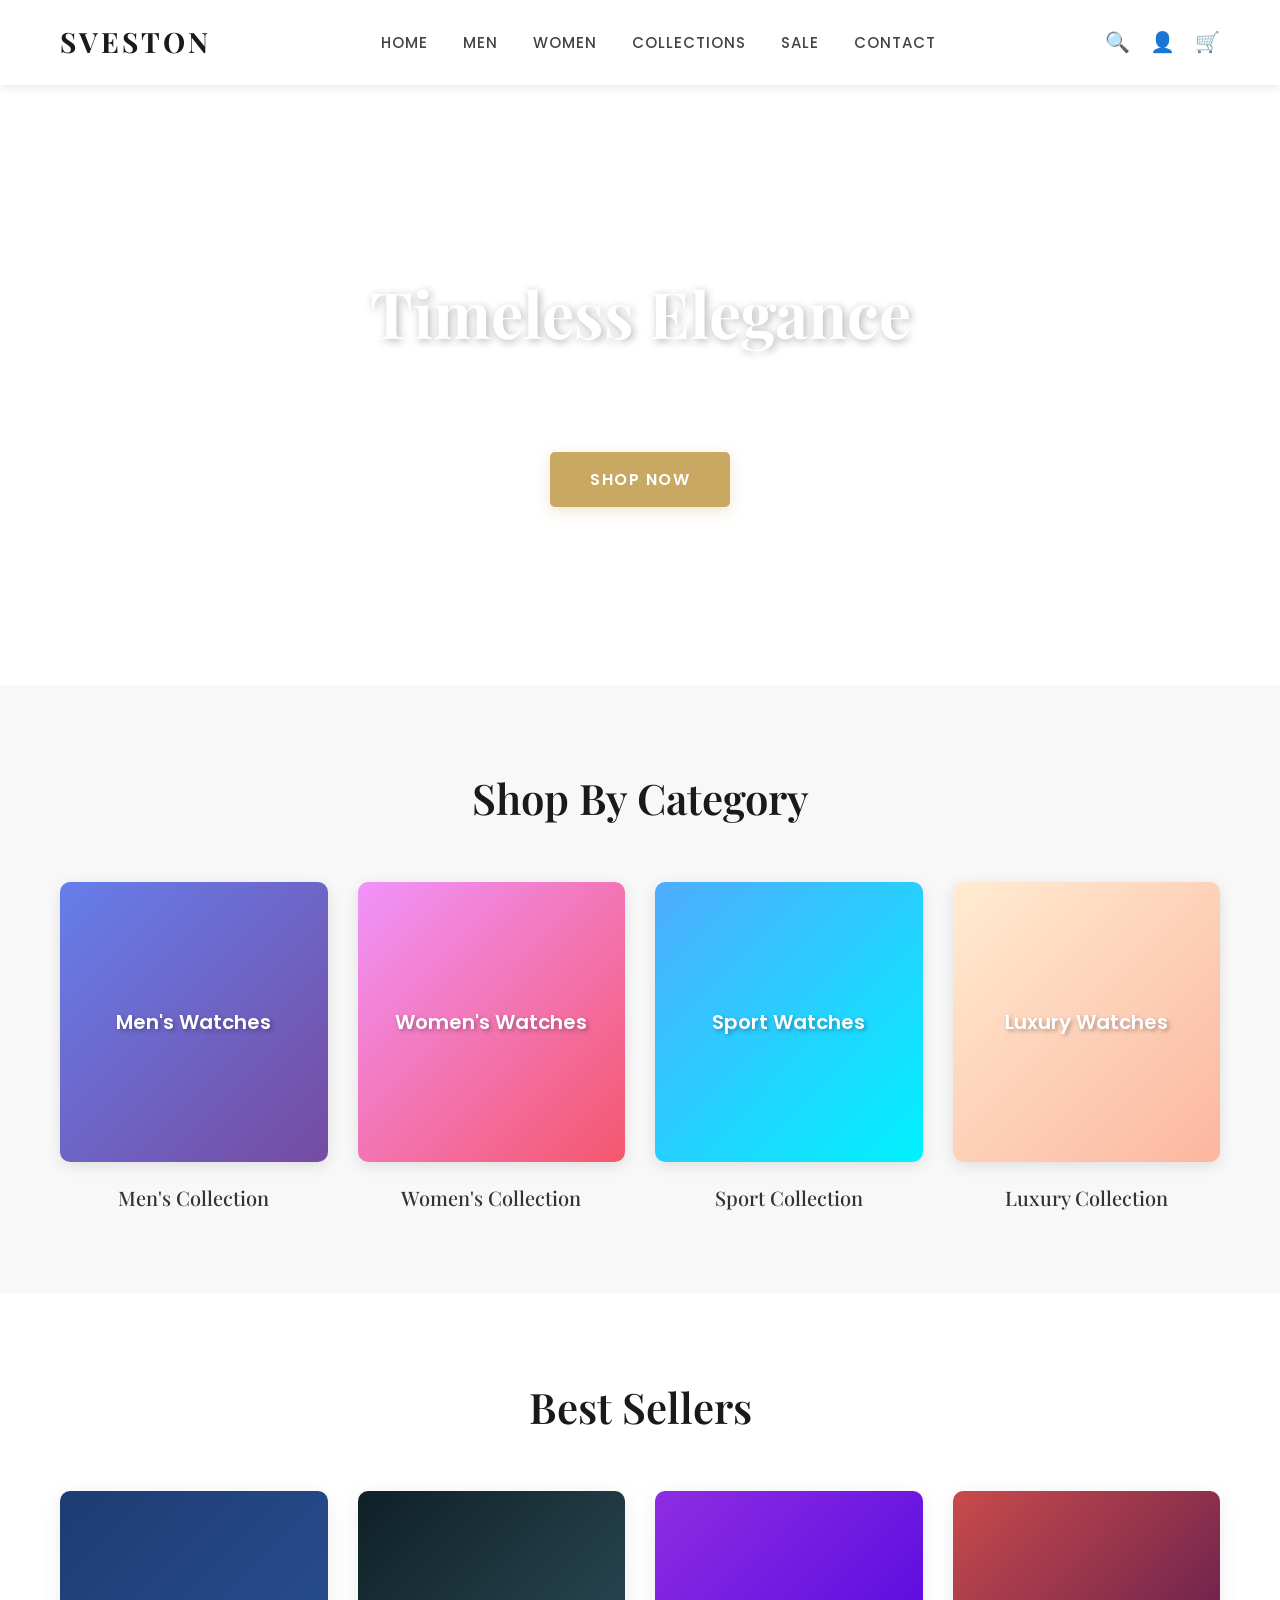
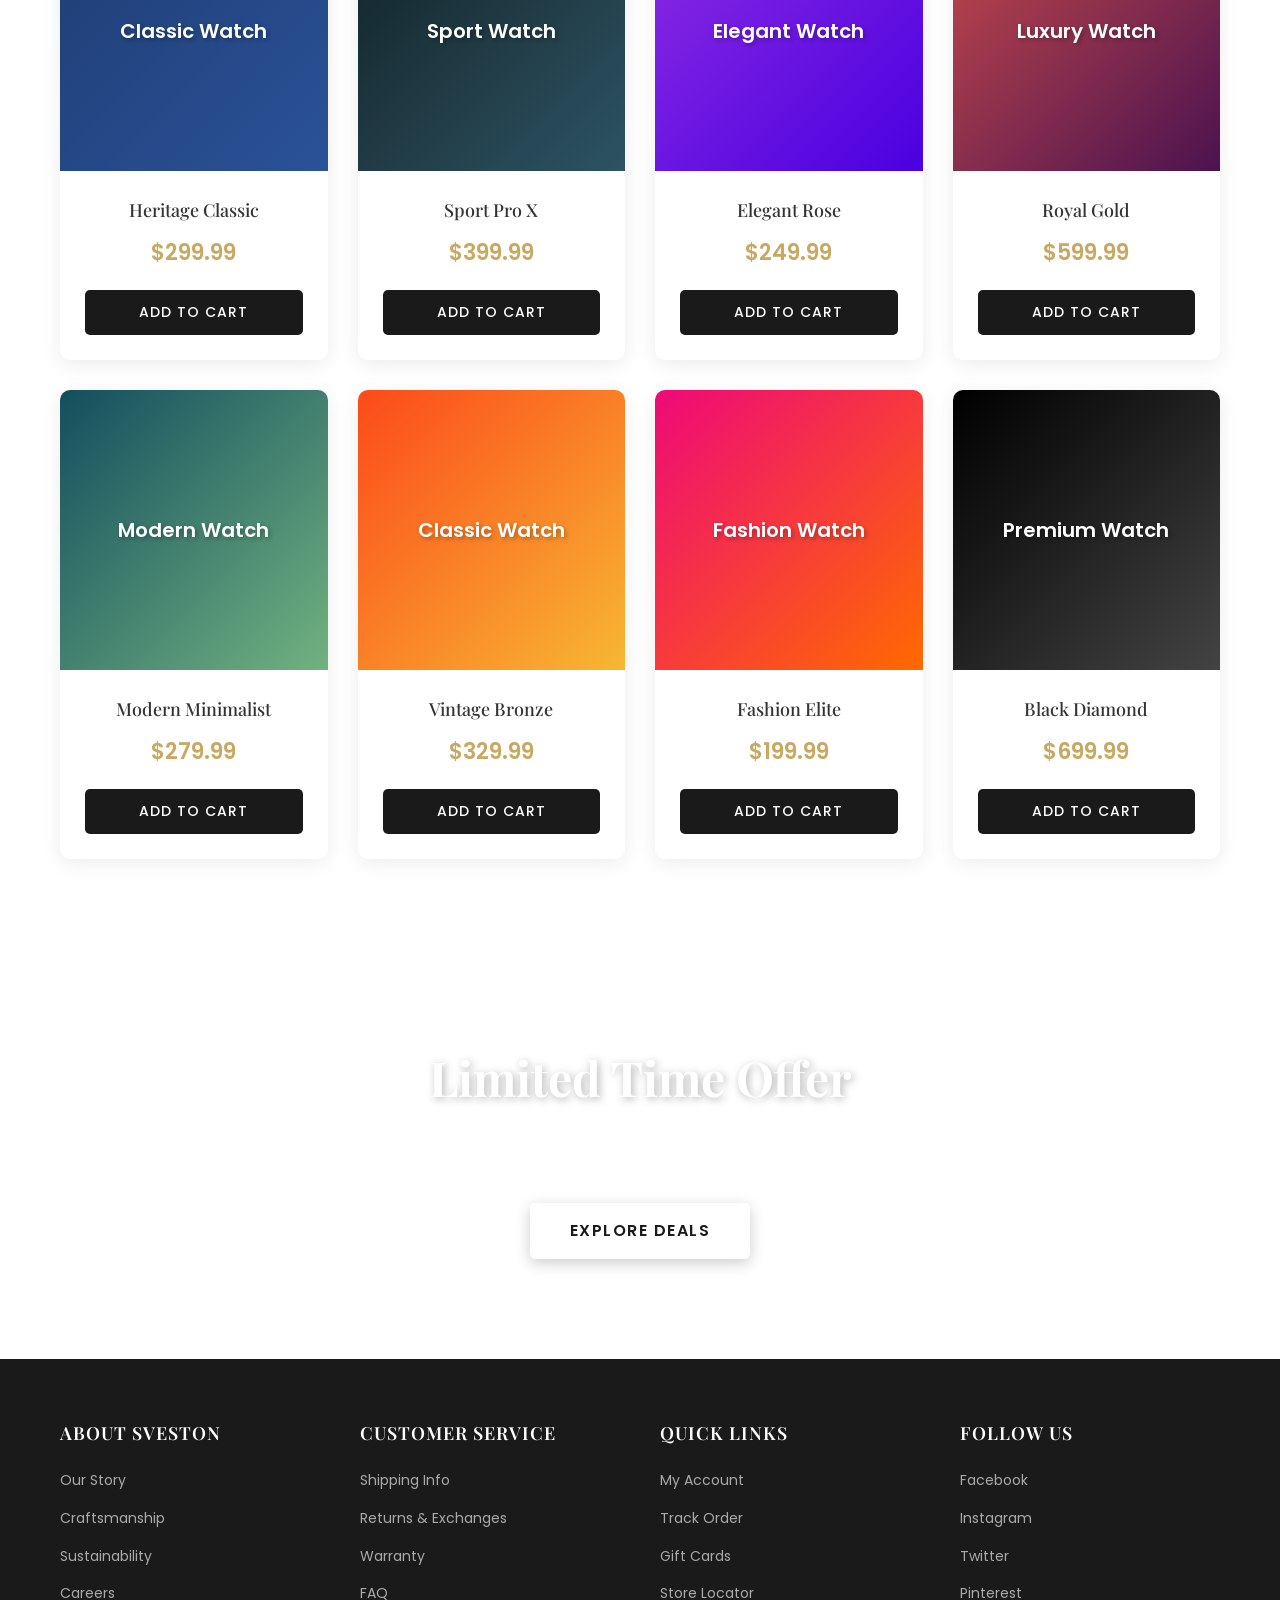
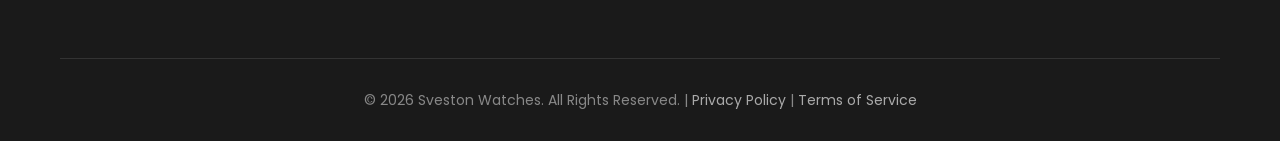
==== assignment-1/index.html @ 78bbf12d "Add files via upload" ====
<!DOCTYPE html> <!-- Declares this as an HTML5 document -->
<html lang="en"> <!-- Root element with language set to English -->
<head>
    <!-- META TAGS: Provide information about the webpage -->
    <meta charset="UTF-8"> <!-- Sets character encoding to UTF-8 (supports all characters) -->
    <meta name="viewport" content="width=device-width, initial-scale=1.0"> <!-- Makes page responsive on mobile devices -->
    
    <!-- TITLE: Shows in browser tab -->
    <title>Sveston Watches - Premium Timepieces</title>
    
    <!-- EXTERNAL STYLESHEET: Links to our CSS file for styling -->
    <link rel="stylesheet" href="style.css">
    
    <!-- GOOGLE FONTS: Import custom fonts from Google Fonts -->
    <link rel="preconnect" href="https://fonts.googleapis.com"> <!-- Pre-connects to Google Fonts for faster loading -->
    <link rel="preconnect" href="https://fonts.gstatic.com" crossorigin> <!-- Pre-connects to static content server -->
    <!-- Imports two font families: Playfair Display (for headings) and Poppins (for body text) -->
    <link href="https://fonts.googleapis.com/css2?family=Playfair+Display:wght@400;600;700&family=Poppins:wght@300;400;500;600&display=swap" rel="stylesheet">
</head>
<body> <!-- Main content container for the entire page -->
    
    <!-- ========================================
         HEADER SECTION (TOP OF PAGE)
         Contains: Logo, Navigation Menu, Icons
         ======================================== -->
    <header> <!-- Semantic HTML5 tag for page header -->
        <!-- Container div centers content and adds padding -->
        <div class="container header-content">
            
            <!-- LOGO: Brand name on the left side -->
            <div class="logo">
                <h1>SVESTON</h1> <!-- Main heading with brand name -->
            </div>
            
            <!-- NAVIGATION: Main menu links -->
            <nav> <!-- Semantic HTML5 tag for navigation -->
                <ul class="nav-menu"> <!-- Unordered list for menu items -->
                    <!-- Each list item (li) contains a link (a) to different sections -->
                    <li><a href="#home">Home</a></li> <!-- Anchor tag links to home section -->
                    <li><a href="#men">Men</a></li> <!-- Links to men's section -->
                    <li><a href="#women">Women</a></li> <!-- Links to women's section -->
                    <li><a href="#collections">Collections</a></li> <!-- Links to collections -->
                    <li><a href="#sale">Sale</a></li> <!-- Links to sale section -->
                    <li><a href="#contact">Contact</a></li> <!-- Links to contact section -->
                </ul>
            </nav>
            
            <!-- ICONS: Search, User Profile, Shopping Cart (on the right side) -->
            <div class="header-icons">
                <span class="icon">🔍</span> <!-- Search icon (emoji) -->
                <span class="icon">👤</span> <!-- User account icon (emoji) -->
                <span class="icon">🛒</span> <!-- Shopping cart icon (emoji) -->
            </div>
        </div>
    </header>

    <!-- ========================================
         HERO SECTION (MAIN BANNER)
         Large banner with heading and call-to-action button
         ======================================== -->
    <section class="hero"> <!-- Section tag groups related content -->
        <div class="hero-content"> <!-- Container for centered content -->
            <h2 class="hero-title">Timeless Elegance</h2> <!-- Main headline text -->
            <p class="hero-tagline">Discover luxury watches crafted for perfection</p> <!-- Subtitle/description -->
            <a href="#products" class="btn-primary">Shop Now</a> <!-- Call-to-action button linking to products -->
        </div>
    </section>

    <!-- ========================================
         MAIN CONTENT AREA
         Contains all primary page content
         ======================================== -->
    <main> <!-- Semantic HTML5 tag for main content -->
        
        <!-- ========================================
             FEATURED CATEGORIES SECTION
             Displays 4 product categories in a grid
             ======================================== -->
        <section class="featured-categories"> <!-- Section for product categories -->
            <div class="container"> <!-- Container centers content and adds padding -->
                
                <!-- Section Title -->
                <h2 class="section-title">Shop By Category</h2>
                
                <!-- Grid container holds all category cards -->
                <div class="category-grid">
                    
                    <!-- CATEGORY CARD 1: Men's Collection -->
                    <div class="category-card"> <!-- Individual category card -->
                        <div class="category-image"> <!-- Container for category image -->
                            <!-- Placeholder with gradient background (replace with actual image later) -->
                            <div class="category-placeholder" style="background: linear-gradient(135deg, #667eea 0%, #764ba2 100%);">
                                <span class="placeholder-text">Men's Watches</span> <!-- Text displayed on placeholder -->
                            </div>
                        </div>
                        <h3 class="category-title">Men's Collection</h3> <!-- Category name below image -->
                    </div>
                    
                    <!-- CATEGORY CARD 2: Women's Collection -->
                    <div class="category-card">
                        <div class="category-image">
                            <!-- Gradient placeholder with pink/red colors -->
                            <div class="category-placeholder" style="background: linear-gradient(135deg, #f093fb 0%, #f5576c 100%);">
                                <span class="placeholder-text">Women's Watches</span>
                            </div>
                        </div>
                        <h3 class="category-title">Women's Collection</h3>
                    </div>
                    
                    <!-- CATEGORY CARD 3: Sport Collection -->
                    <div class="category-card">
                        <div class="category-image">
                            <!-- Gradient placeholder with blue colors -->
                            <div class="category-placeholder" style="background: linear-gradient(135deg, #4facfe 0%, #00f2fe 100%);">
                                <span class="placeholder-text">Sport Watches</span>
                            </div>
                        </div>
                        <h3 class="category-title">Sport Collection</h3>
                    </div>
                    
                    <!-- CATEGORY CARD 4: Luxury Collection -->
                    <div class="category-card">
                        <div class="category-image">
                            <!-- Gradient placeholder with warm colors -->
                            <div class="category-placeholder" style="background: linear-gradient(135deg, #ffecd2 0%, #fcb69f 100%);">
                                <span class="placeholder-text">Luxury Watches</span>
                            </div>
                        </div>
                        <h3 class="category-title">Luxury Collection</h3>
                    </div>
                    
                </div> <!-- End of category-grid -->
            </div> <!-- End of container -->
        </section> <!-- End of featured-categories section -->

        <!-- ========================================
             PRODUCTS SECTION (BEST SELLERS)
             Displays 8 products in a grid layout (4 per row on desktop)
             ======================================== -->
        <section class="products" id="products"> <!-- Section with id for anchor linking -->
            <div class="container"> <!-- Container centers content -->
                
                <!-- Section Title -->
                <h2 class="section-title">Best Sellers</h2>
                
                <!-- Grid container holds all product cards -->
                <div class="product-grid">
                    
                    <!-- ===== PRODUCT CARD 1: Heritage Classic ===== -->
                    <div class="product-card"> <!-- Individual product card -->
                        
                        <!-- Product Image Container -->
                        <div class="product-image">
                            <!-- Gradient placeholder (replace with <img> tag later) -->
                            <div class="product-placeholder" style="background: linear-gradient(135deg, #1e3c72 0%, #2a5298 100%);">
                                <span class="placeholder-text">Classic Watch</span> <!-- Placeholder text -->
                            </div>
                        </div>
                        
                        <!-- Product Information Container -->
                        <div class="product-info">
                            <h3 class="product-name">Heritage Classic</h3> <!-- Product name -->
                            <p class="product-price">$299.99</p> <!-- Product price -->
                            <button class="btn-cart">Add to Cart</button> <!-- Add to cart button -->
                        </div>
                    </div>
                    
                    <!-- ===== PRODUCT CARD 2: Sport Pro X ===== -->
                    <div class="product-card">
                        <div class="product-image">
                            <!-- Dark gradient for sport watch theme -->
                            <div class="product-placeholder" style="background: linear-gradient(135deg, #0f2027 0%, #203a43 50%, #2c5364 100%);">
                                <span class="placeholder-text">Sport Watch</span>
                            </div>
                        </div>
                        <div class="product-info">
                            <h3 class="product-name">Sport Pro X</h3>
                            <p class="product-price">$399.99</p>
                            <button class="btn-cart">Add to Cart</button>
                        </div>
                    </div>
                    
                    <!-- ===== PRODUCT CARD 3: Elegant Rose ===== -->
                    <!-- ===== PRODUCT CARD 3: Elegant Rose ===== -->
                    <div class="product-card">
                        <div class="product-image">
                            <div class="product-placeholder" style="background: linear-gradient(135deg, #8e2de2 0%, #4a00e0 100%);">
                                <span class="placeholder-text">Elegant Watch</span>
                            </div>
                        </div>
                        <div class="product-info">
                            <h3 class="product-name">Elegant Rose</h3>
                            <p class="product-price">$249.99</p>
                            <button class="btn-cart">Add to Cart</button>
                        </div>
                    </div>
                    
                    <!-- ===== PRODUCT CARD 4: Royal Gold ===== -->
                    <div class="product-card">
                        <div class="product-image">
                            <div class="product-placeholder" style="background: linear-gradient(135deg, #c94b4b 0%, #4b134f 100%);">
                                <span class="placeholder-text">Luxury Watch</span>
                            </div>
                        </div>
                        <div class="product-info">
                            <h3 class="product-name">Royal Gold</h3>
                            <p class="product-price">$599.99</p>
                            <button class="btn-cart">Add to Cart</button>
                        </div>
                    </div>
                    
                    <!-- ===== PRODUCT CARD 5: Modern Minimalist ===== -->
                    <div class="product-card">
                        <div class="product-image">
                            <div class="product-placeholder" style="background: linear-gradient(135deg, #134e5e 0%, #71b280 100%);">
                                <span class="placeholder-text">Modern Watch</span>
                            </div>
                        </div>
                        <div class="product-info">
                            <h3 class="product-name">Modern Minimalist</h3>
                            <p class="product-price">$279.99</p>
                            <button class="btn-cart">Add to Cart</button>
                        </div>
                    </div>
                    
                    <!-- ===== PRODUCT CARD 6: Vintage Bronze ===== -->
                    <div class="product-card">
                        <div class="product-image">
                            <div class="product-placeholder" style="background: linear-gradient(135deg, #fc4a1a 0%, #f7b733 100%);">
                                <span class="placeholder-text">Classic Watch</span>
                            </div>
                        </div>
                        <div class="product-info">
                            <h3 class="product-name">Vintage Bronze</h3>
                            <p class="product-price">$329.99</p>
                            <button class="btn-cart">Add to Cart</button>
                        </div>
                    </div>
                    
                    <!-- ===== PRODUCT CARD 7: Fashion Elite ===== -->
                    <div class="product-card">
                        <div class="product-image">
                            <div class="product-placeholder" style="background: linear-gradient(135deg, #ee0979 0%, #ff6a00 100%);">
                                <span class="placeholder-text">Fashion Watch</span>
                            </div>
                        </div>
                        <div class="product-info">
                            <h3 class="product-name">Fashion Elite</h3>
                            <p class="product-price">$199.99</p>
                            <button class="btn-cart">Add to Cart</button>
                        </div>
                    </div>
                    
                    <!-- ===== PRODUCT CARD 8: Black Diamond ===== -->
                    <div class="product-card">
                        <div class="product-image">
                            <div class="product-placeholder" style="background: linear-gradient(135deg, #000000 0%, #434343 100%);">
                                <span class="placeholder-text">Premium Watch</span>
                            </div>
                        </div>
                        <div class="product-info">
                            <h3 class="product-name">Black Diamond</h3>
                            <p class="product-price">$699.99</p>
                            <button class="btn-cart">Add to Cart</button>
                        </div>
                    </div>
                    
                </div> <!-- End of product-grid -->
            </div> <!-- End of container -->
        </section> <!-- End of products section -->

        <!-- ========================================
             PROMOTIONAL BANNER SECTION
             Full-width banner with special offer
             ======================================== -->
        <section class="promo-banner"> <!-- Promo section with background image -->
            <div class="promo-content"> <!-- Container for centered text and button -->
                <h2 class="promo-title">Limited Time Offer</h2> <!-- Main promotional heading -->
                <p class="promo-text">Get 30% off on selected luxury timepieces</p> <!-- Promotional message -->
                <a href="#sale" class="btn-secondary">Explore Deals</a> <!-- Call-to-action button -->
            </div>
        </section>

    </main> <!-- End of main content area -->

    <!-- ========================================
         FOOTER SECTION
         Contains 4 columns of links and copyright info
         ======================================== -->
    <footer> <!-- Semantic HTML5 tag for page footer -->
        <div class="container"> <!-- Container for centering footer content -->
            
            <!-- Grid container with 4 columns -->
            <div class="footer-grid">
                
                <!-- COLUMN 1: About Sveston -->
                <div class="footer-column">
                    <h4>About Sveston</h4> <!-- Column heading -->
                    <ul> <!-- Unordered list of links -->
                        <li><a href="#about">Our Story</a></li> <!-- Link to about page -->
                        <li><a href="#craftsmanship">Craftsmanship</a></li> <!-- Link to craftsmanship -->
                        <li><a href="#sustainability">Sustainability</a></li> <!-- Link to sustainability -->
                        <li><a href="#careers">Careers</a></li> <!-- Link to careers -->
                    </ul>
                </div>
                
                <!-- COLUMN 2: Customer Service -->
                <div class="footer-column">
                    <h4>Customer Service</h4> <!-- Column heading -->
                    <ul>
                        <li><a href="#shipping">Shipping Info</a></li> <!-- Link to shipping info -->
                        <li><a href="#returns">Returns & Exchanges</a></li> <!-- Link to returns policy -->
                        <li><a href="#warranty">Warranty</a></li> <!-- Link to warranty info -->
                        <li><a href="#faq">FAQ</a></li> <!-- Link to frequently asked questions -->
                    </ul>
                </div>
                
                <!-- COLUMN 3: Quick Links -->
                <div class="footer-column">
                    <h4>Quick Links</h4> <!-- Column heading -->
                    <ul>
                        <li><a href="#account">My Account</a></li> <!-- Link to user account -->
                        <li><a href="#track">Track Order</a></li> <!-- Link to order tracking -->
                        <li><a href="#gift">Gift Cards</a></li> <!-- Link to gift cards -->
                        <li><a href="#stores">Store Locator</a></li> <!-- Link to physical stores -->
                    </ul>
                </div>
                
                <!-- COLUMN 4: Social Media Links -->
                <div class="footer-column">
                    <h4>Follow Us</h4> <!-- Column heading -->
                    <ul class="social-links"> <!-- List of social media links -->
                        <li><a href="#facebook">Facebook</a></li> <!-- Link to Facebook page -->
                        <li><a href="#instagram">Instagram</a></li> <!-- Link to Instagram profile -->
                        <li><a href="#twitter">Twitter</a></li> <!-- Link to Twitter profile -->
                        <li><a href="#pinterest">Pinterest</a></li> <!-- Link to Pinterest profile -->
                    </ul>
                </div>
                
            </div> <!-- End of footer-grid -->
            
            <!-- Footer Bottom: Copyright and Legal Links -->
            <div class="footer-bottom">
                <p>&copy; 2026 Sveston Watches. All Rights Reserved. | <a href="#privacy">Privacy Policy</a> | <a href="#terms">Terms of Service</a></p>
                <!-- &copy; is the copyright symbol (©) -->
            </div>
            
        </div> <!-- End of container -->
    </footer> <!-- End of footer -->

</body> <!-- End of body tag -->
</html> <!-- End of HTML document -->
---- assignment-1/style.css ----
/*
================================================================================
ASSIGNMENT 1 - SVESTON WATCHES LANDING PAGE
================================================================================
Styling for Assignment 1 – Sveston Inspired Landing Page
Use plain CSS only.
Use Flexbox and Grid.
Add responsive media queries.
Keep code clean and structured.
================================================================================
*/

/* ========================================
   CSS RESET & BASE STYLES
   ======================================== */

/* 
   UNIVERSAL SELECTOR (*)
   Applies to ALL elements on the page
*/
* {
    margin: 0;          /* Removes default margin from all elements */
    padding: 0;         /* Removes default padding from all elements */
    box-sizing: border-box;  /* Makes width/height include padding and border (easier layout control) */
}

/* 
   BODY TAG STYLING
   Sets default styles for the entire page
*/
body {
    font-family: 'Poppins', sans-serif;  /* Sets default font to Poppins (Google Font) */
    line-height: 1.6;                     /* Space between lines (1.6 = 160% of font size) */
    color: #333;                          /* Default text color (dark gray) */
    background-color: #fff;               /* Page background color (white) */
}

/* 
   HEADINGS STYLING (H1 to H6)
   All heading tags use decorative serif font
*/
h1, h2, h3, h4, h5, h6 {
    font-family: 'Playfair Display', serif;  /* Serif font for elegant look */
    font-weight: 600;                        /* Semi-bold weight */
}

/* 
   ANCHOR/LINK STYLING
   Removes default underline and sets smooth color transitions
*/
a {
    text-decoration: none;      /* Removes underline from links */
    color: inherit;             /* Inherits color from parent element */
    transition: color 0.3s ease; /* Smooth color change on hover (0.3 seconds) */
}

/* 
   UNORDERED LIST STYLING
   Removes default bullet points from lists
*/
ul {
    list-style: none;  /* Removes bullet points/numbers from lists */
}

/* 
   IMAGE STYLING
   Makes images responsive and removes inline spacing
*/
img {
    max-width: 100%;    /* Image never exceeds container width (responsive) */
    height: auto;       /* Maintains image aspect ratio */
    display: block;     /* Removes inline spacing below image */
}

/* 
   BUTTON STYLING
   Sets default button behavior
*/
button {
    cursor: pointer;    /* Shows hand cursor on hover (indicates clickable) */
    border: none;       /* Removes default button border */
    outline: none;      /* Removes focus outline (will add custom one later) */
    font-family: inherit; /* Inherits font from parent (Poppins from body) */
}

/* ========================================
   UTILITY CLASSES
   Reusable classes used throughout the page
   ======================================== */

/* 
   CONTAINER CLASS
   Centers content and adds horizontal padding
   Used in: header, categories, products, footer
*/
.container {
    max-width: 1200px;     /* Maximum width (prevents stretching on large screens) */
    margin: 0 auto;        /* Centers horizontally (0 top/bottom, auto left/right) */
    padding: 0 20px;       /* Adds 20px padding on left and right sides */
}

/* ========================================
   HEADER SECTION
   Sticky navigation bar at top of page
   ======================================== */

/* 
   HEADER TAG
   Main navigation container with sticky positioning
*/
header {
    background-color: #fff;              /* White background */
    box-shadow: 0 2px 10px rgba(0, 0, 0, 0.1);  /* Subtle shadow below header (x, y, blur, color) */
    position: sticky;                     /* Sticks to top when scrolling */
    top: 0;                              /* Stays at top of viewport */
    z-index: 1000;                       /* Appears above other content (higher = on top) */
    padding: 20px 0;                     /* 20px padding top and bottom */
}

/* 
   HEADER CONTENT
   Uses Flexbox to arrange logo, nav, and icons horizontally
*/
.header-content {
    display: flex;              /* Enables Flexbox layout */
    justify-content: space-between;  /* Spreads items: logo left, nav center, icons right */
    align-items: center;        /* Vertically centers all items */
}

/* 
   LOGO STYLING
   Brand name on the left side
*/
.logo h1 {
    font-size: 28px;           /* Large text size */
    font-weight: 700;          /* Bold weight */
    letter-spacing: 3px;       /* Space between letters (elegant look) */
    color: #1a1a1a;            /* Almost black color */
}

/* ========================================
   NAVIGATION MENU
   ======================================== */

/* 
   NAV CONTAINER
   Centers navigation in the header
*/
nav {
    flex: 1;                   /* Takes up available space (pushes logo left, icons right) */
    display: flex;             /* Enables Flexbox */
    justify-content: center;   /* Centers navigation menu horizontally */
}

/* 
   NAVIGATION MENU LIST
   Horizontal list of menu items
*/
.nav-menu {
    display: flex;             /* Arranges menu items horizontally */
    gap: 35px;                 /* 35px space between each menu item */
    align-items: center;       /* Vertically centers items */
}

/* 
   NAVIGATION LINKS
   Individual menu link styling
*/
.nav-menu li a {
    font-size: 15px;           /* Link text size */
    font-weight: 500;          /* Medium weight */
    color: #444;               /* Dark gray color */
    text-transform: uppercase; /* Makes text UPPERCASE */
    letter-spacing: 1px;       /* Slight spacing between letters */
    transition: color 0.3s ease;  /* Smooth color change on hover */
}

/* 
   NAVIGATION LINK HOVER EFFECT
   Changes color when user hovers over link
*/
.nav-menu li a:hover {
    color: #c9a961;            /* Changes to gold color on hover */
}

/* ========================================
   HEADER ICONS
   Search, User, Cart icons on the right
   ======================================== */

/* 
   ICONS CONTAINER
   Horizontal arrangement of icons
*/
.header-icons {
    display: flex;             /* Arranges icons horizontally */
    gap: 20px;                 /* 20px space between icons */
    font-size: 20px;           /* Icon size */
}

/* 
   INDIVIDUAL ICON STYLING
   Makes icons interactive
*/
.header-icons .icon {
    cursor: pointer;           /* Shows hand cursor (indicates clickable) */
    transition: transform 0.3s ease;  /* Smooth scale animation on hover */
}

/* 
   ICON HOVER EFFECT
   Slightly enlarges icon when hovering
*/
.header-icons .icon:hover {
    transform: scale(1.2);     /* Scales icon to 120% of original size */
}

/* ========================================
   HERO SECTION (MAIN BANNER)
   Full-width banner with background image
   ======================================== */

/* 
   HERO CONTAINER
   Full-screen banner with centered content
*/
.hero {
    /* Background styling */
    background: linear-gradient(135deg, #2c3e50 0%, #34495e 100%);  /* Gradient background (fallback) */
    background-image: url('https://images.unsplash.com/photo-1523170335258-f5ed11844a49?w=1600');  /* Background image */
    background-size: cover;              /* Scales image to cover entire area */
    background-position: center;         /* Centers the background image */
    background-blend-mode: overlay;      /* Blends gradient with image (darkens image) */
    
    /* Layout */
    height: 600px;                       /* Fixed height of 600 pixels */
    display: flex;                       /* Enables Flexbox for centering */
    align-items: center;                 /* Vertically centers content */
    justify-content: center;             /* Horizontally centers content */
    text-align: center;                  /* Centers text inside */
    
    /* Text color */
    color: #fff;                         /* White text color */
    position: relative;                  /* Allows z-index to work on child elements */
}

/* 
   HERO CONTENT CONTAINER
   Wrapper for centered text and button
*/
.hero-content {
    z-index: 2;                          /* Appears above background (higher = on top) */
}

/* 
   HERO TITLE
   Main headline text
*/
.hero-title {
    font-size: 64px;                     /* Very large text */
    font-weight: 700;                    /* Bold weight */
    margin-bottom: 20px;                 /* 20px space below title */
    text-shadow: 2px 2px 8px rgba(0, 0, 0, 0.3);  /* Shadow for readability (x, y, blur, color) */
}

/* 
   HERO TAGLINE
   Subtitle below main headline
*/
.hero-tagline {
    font-size: 20px;                     /* Medium text size */
    margin-bottom: 35px;                 /* Space below before button */
    font-weight: 300;                    /* Light weight */
    letter-spacing: 1px;                 /* Slight letter spacing */
}

/* 
   PRIMARY BUTTON (Shop Now button)
   Main call-to-action button styling
*/
.btn-primary {
    display: inline-block;               /* Allows padding and makes button clickable area */
    background-color: #c9a961;           /* Gold/tan background color */
    color: #fff;                         /* White text */
    padding: 15px 40px;                  /* 15px top/bottom, 40px left/right */
    font-size: 16px;                     /* Button text size */
    font-weight: 600;                    /* Semi-bold text */
    text-transform: uppercase;           /* Makes text UPPERCASE */
    letter-spacing: 1.5px;               /* Space between letters */
    border-radius: 5px;                  /* Slightly rounded corners */
    transition: all 0.3s ease;           /* Smooth transition for all properties */
    box-shadow: 0 4px 15px rgba(201, 169, 97, 0.3);  /* Subtle shadow below button */
}

/* 
   PRIMARY BUTTON HOVER EFFECT
   Changes when user hovers over button
*/
.btn-primary:hover {
    background-color: #b89550;           /* Darker gold color */
    transform: translateY(-3px);         /* Moves button up by 3px (lift effect) */
    box-shadow: 0 6px 20px rgba(201, 169, 97, 0.4);  /* Larger shadow (enhances lift) */
}

/* ========================================
   FEATURED CATEGORIES SECTION
   4 category cards in a grid layout
   ======================================== */

/* 
   CATEGORIES SECTION CONTAINER
   Adds padding and background color
*/
.featured-categories {
    padding: 80px 0;                     /* 80px padding top and bottom */
    background-color: #f8f8f8;           /* Light gray background */
}

/* 
   SECTION TITLE
   Reusable heading for different sections
*/
.section-title {
    font-size: 42px;                     /* Large heading text */
    text-align: center;                  /* Centers text horizontally */
    margin-bottom: 50px;                 /* Space below title */
    color: #1a1a1a;                      /* Almost black color */
    font-weight: 600;                    /* Semi-bold weight */
}

/* 
   CATEGORY GRID
   Uses CSS Grid to create 4 equal columns
*/
.category-grid {
    display: grid;                       /* Enables CSS Grid layout */
    grid-template-columns: repeat(4, 1fr);  /* Creates 4 columns of equal width (1fr = 1 fraction) */
    gap: 30px;                           /* 30px space between grid items */
}

/* 
   INDIVIDUAL CATEGORY CARD
   Contains image and title
*/
.category-card {
    text-align: center;                  /* Centers text */
    cursor: pointer;                     /* Shows hand cursor (indicates clickable) */
    transition: transform 0.3s ease;     /* Smooth movement animation */
}

/* 
   CATEGORY CARD HOVER EFFECT
   Lifts card up when hovering
*/
.category-card:hover {
    transform: translateY(-10px);        /* Moves card up by 10px */
}

/* 
   CATEGORY IMAGE CONTAINER
   Wraps the image/placeholder
*/
.category-image {
    overflow: hidden;                    /* Hides overflowing content (for zoom effect) */
    border-radius: 10px;                 /* Rounded corners */
    margin-bottom: 20px;                 /* Space below image */
    box-shadow: 0 4px 15px rgba(0, 0, 0, 0.1);  /* Subtle shadow for depth */
}

/* 
   CATEGORY PLACEHOLDER
   Colored background (will be replaced with actual image)
*/
.category-placeholder {
    height: 280px;                       /* Fixed height */
    display: flex;                       /* Enables Flexbox for centering */
    align-items: center;                 /* Vertically centers text */
    justify-content: center;             /* Horizontally centers text */
    transition: transform 0.3s ease;     /* Smooth zoom animation */
}

/* 
   PLACEHOLDER ZOOM EFFECT ON HOVER
   Zooms in on image when hovering over card
*/
.category-card:hover .category-placeholder {
    transform: scale(1.05);              /* Scales to 105% (zoom in effect) */
}

/* 
   PLACEHOLDER TEXT
   Text displayed on gradient background
*/
.placeholder-text {
    color: #fff;                         /* White text */
    font-size: 20px;                     /* Medium text size */
    font-weight: 600;                    /* Semi-bold */
    text-shadow: 2px 2px 4px rgba(0, 0, 0, 0.3);  /* Shadow for readability */
}

/* 
   CATEGORY TITLE
   Text below the image
*/
.category-title {
    font-size: 20px;                     /* Medium text size */
    color: #333;                         /* Dark gray */
    font-weight: 500;                    /* Medium weight */
}

/* ========================================
   PRODUCT SECTION (BEST SELLERS)
   8 product cards in a grid (4 per row)
   ======================================== */

/* 
   PRODUCTS SECTION CONTAINER
   White background with padding
*/
.products {
    padding: 80px 0;                     /* 80px padding top and bottom */
    background-color: #fff;              /* White background */
}

/* 
   PRODUCT GRID
   Uses CSS Grid to create 4 columns
*/
.product-grid {
    display: grid;                       /* Enables CSS Grid layout */
    grid-template-columns: repeat(4, 1fr);  /* Creates 4 equal columns */
    gap: 30px;                           /* 30px space between products */
}

/* 
   INDIVIDUAL PRODUCT CARD
   Container for each product
*/
.product-card {
    background-color: #fff;              /* White background */
    border-radius: 10px;                 /* Rounded corners */
    overflow: hidden;                    /* Hides overflowing content */
    box-shadow: 0 4px 20px rgba(0, 0, 0, 0.08);  /* Subtle shadow for depth */
    transition: transform 0.3s ease, box-shadow 0.3s ease;  /* Smooth animation for lift effect */
}

/* 
   PRODUCT CARD HOVER EFFECT
   Lifts card and enhances shadow
*/
.product-card:hover {
    transform: translateY(-8px);         /* Moves card up by 8px */
    box-shadow: 0 8px 30px rgba(0, 0, 0, 0.15);  /* Darker, larger shadow */
}

/* 
   PRODUCT IMAGE CONTAINER
   Wraps product image
*/
.product-image {
    overflow: hidden;                    /* Hides overflowing content (for zoom effect) */
}

/* 
   PRODUCT PLACEHOLDER
   Gradient background (replace with actual images)
*/
.product-placeholder {
    height: 280px;                       /* Fixed height */
    display: flex;                       /* Enables Flexbox for centering */
    align-items: center;                 /* Vertically centers text */
    justify-content: center;             /* Horizontally centers text */
    transition: transform 0.3s ease;     /* Smooth zoom animation */
}

/* 
   PRODUCT PLACEHOLDER ZOOM EFFECT
   Zooms in on image when hovering over card
*/
.product-card:hover .product-placeholder {
    transform: scale(1.1);               /* Scales to 110% (zoom in) */
}

/* 
   PRODUCT INFO CONTAINER
   Contains name, price, and button
*/
.product-info {
    padding: 25px;                       /* 25px padding on all sides */
    text-align: center;                  /* Centers text */
}

/* 
   PRODUCT NAME
   Product title
*/
.product-name {
    font-size: 18px;                     /* Medium text size */
    margin-bottom: 10px;                 /* Space below name */
    color: #333;                         /* Dark gray color */
    font-weight: 500;                    /* Medium weight */
}

/* 
   PRODUCT PRICE
   Price in gold color
*/
.product-price {
    font-size: 22px;                     /* Large text for emphasis */
    color: #c9a961;                      /* Gold color (brand color) */
    font-weight: 600;                    /* Semi-bold */
    margin-bottom: 20px;                 /* Space before button */
}

/* 
   ADD TO CART BUTTON
   Black button that turns gold on hover
*/
.btn-cart {
    background-color: #1a1a1a;           /* Black background */
    color: #fff;                         /* White text */
    padding: 12px 30px;                  /* 12px top/bottom, 30px left/right */
    font-size: 14px;                     /* Button text size */
    font-weight: 500;                    /* Medium weight */
    text-transform: uppercase;           /* Makes text UPPERCASE */
    letter-spacing: 1px;                 /* Space between letters */
    border-radius: 5px;                  /* Rounded corners */
    transition: all 0.3s ease;           /* Smooth transition for all properties */
    width: 100%;                         /* Full width of container */
}

/* 
   CART BUTTON HOVER EFFECT
   Changes to gold color and lifts up
*/
.btn-cart:hover {
    background-color: #c9a961;           /* Gold background */
    transform: translateY(-2px);         /* Moves button up by 2px */
}

/* ========================================
   PROMOTIONAL BANNER SECTION
   Full-width banner promoting special offers
   ======================================== */

/* 
   PROMO BANNER CONTAINER
   Large banner with background image and overlay
*/
.promo-banner {
    /* Background styling */
    background: linear-gradient(135deg, #c9a961 0%, #b89550 100%);  /* Gold gradient (fallback) */
    background-image: url('https://images.unsplash.com/photo-1509048191080-d2984bad6ae5?w=1600');  /* Background image */
    background-size: cover;              /* Scales image to cover entire area */
    background-position: center;         /* Centers the background image */
    background-blend-mode: overlay;      /* Blends gradient with image (tints image gold) */
    
    /* Layout */
    padding: 100px 20px;                 /* 100px top/bottom, 20px left/right */
    text-align: center;                  /* Centers text */
    color: #fff;                         /* White text color */
}

/* 
   PROMO CONTENT CONTAINER
   Limits width and centers content
*/
.promo-content {
    max-width: 700px;                    /* Maximum width of 700px */
    margin: 0 auto;                      /* Centers horizontally */
}

/* 
   PROMO TITLE
   Main heading for promotional offer
*/
.promo-title {
    font-size: 48px;                     /* Large text */
    margin-bottom: 20px;                 /* Space below title */
    font-weight: 700;                    /* Bold weight */
    text-shadow: 2px 2px 8px rgba(0, 0, 0, 0.3);  /* Shadow for readability */
}

/* 
   PROMO TEXT
   Description of the promotional offer
*/
.promo-text {
    font-size: 20px;                     /* Medium text size */
    margin-bottom: 35px;                 /* Space before button */
    font-weight: 300;                    /* Light weight */
    letter-spacing: 1px;                 /* Slight letter spacing */
}

/* 
   SECONDARY BUTTON (Explore Deals button)
   White button that inverts colors on hover
*/
.btn-secondary {
    display: inline-block;               /* Allows padding and makes button clickable */
    background-color: #fff;              /* White background */
    color: #1a1a1a;                      /* Black text */
    padding: 15px 40px;                  /* 15px top/bottom, 40px left/right */
    font-size: 16px;                     /* Button text size */
    font-weight: 600;                    /* Semi-bold */
    text-transform: uppercase;           /* Makes text UPPERCASE */
    letter-spacing: 1.5px;               /* Space between letters */
    border-radius: 5px;                  /* Rounded corners */
    transition: all 0.3s ease;           /* Smooth transition for all properties */
    box-shadow: 0 4px 15px rgba(0, 0, 0, 0.2);  /* Shadow for depth */
}

/* 
   SECONDARY BUTTON HOVER EFFECT
   Inverts colors (black background, white text)
*/
.btn-secondary:hover {
    background-color: #1a1a1a;           /* Black background */
    color: #fff;                         /* White text */
    transform: translateY(-3px);         /* Moves button up by 3px */
    box-shadow: 0 6px 20px rgba(0, 0, 0, 0.3);  /* Larger shadow */
}

/* ========================================
   FOOTER SECTION
   Contains 4 columns with links and copyright
   ======================================== */

/* 
   FOOTER CONTAINER
   Dark background with light text
*/
footer {
    background-color: #1a1a1a;           /* Almost black background */
    color: #ccc;                         /* Light gray text */
    padding: 60px 0 30px;                /* 60px top, 30px bottom, 0 left/right */
}

/* 
   FOOTER GRID
   Creates 4 equal columns using CSS Grid
*/
.footer-grid {
    display: grid;                       /* Enables CSS Grid layout */
    grid-template-columns: repeat(4, 1fr);  /* Creates 4 equal columns */
    gap: 40px;                           /* 40px space between columns */
    margin-bottom: 40px;                 /* Space below grid before copyright */
}

/* 
   FOOTER COLUMN HEADINGS
   Column titles (About, Customer Service, etc.)
*/
.footer-column h4 {
    color: #fff;                         /* White color for headings */
    font-size: 18px;                     /* Medium text size */
    margin-bottom: 20px;                 /* Space below heading */
    font-weight: 600;                    /* Semi-bold */
    text-transform: uppercase;           /* Makes text UPPERCASE */
    letter-spacing: 1px;                 /* Space between letters */
}

/* 
   FOOTER LIST ITEMS
   Spacing between links in each column
*/
.footer-column ul li {
    margin-bottom: 12px;                 /* 12px space between each link */
}

/* 
   FOOTER LINKS
   Individual link styling
*/
.footer-column ul li a {
    color: #aaa;                         /* Light gray color */
    font-size: 14px;                     /* Small text size */
    transition: color 0.3s ease;         /* Smooth color change on hover */
}

/* 
   FOOTER LINK HOVER EFFECT
   Changes color to gold on hover
*/
.footer-column ul li a:hover {
    color: #c9a961;                      /* Gold color on hover */
}

/* 
   SOCIAL LINKS LIST
   Vertical layout for social media links
*/
.social-links {
    display: flex;                       /* Enables Flexbox */
    flex-direction: column;              /* Stacks links vertically */
}

/* 
   FOOTER BOTTOM
   Copyright and legal links section
*/
.footer-bottom {
    text-align: center;                  /* Centers text */
    padding-top: 30px;                   /* 30px space above */
    border-top: 1px solid #333;          /* Thin border line on top */
    color: #888;                         /* Gray text color */
    font-size: 14px;                     /* Small text size */
}

/* 
   FOOTER BOTTOM LINKS
   Privacy Policy and Terms links
*/
.footer-bottom a {
    color: #aaa;                         /* Light gray color */
    transition: color 0.3s ease;         /* Smooth color change */
}

/* 
   FOOTER BOTTOM LINK HOVER
   Changes to gold on hover
*/
.footer-bottom a:hover {
    color: #c9a961;                      /* Gold color on hover */
}

/* ================================================================================
   RESPONSIVE DESIGN - MOBILE (MAX-WIDTH: 768PX)
   Applies to smartphones and small tablets
   Changes layout from horizontal to vertical, adjusts grid columns
   ================================================================================ */

/* 
   @media query - CSS code inside only applies when screen is 768px or smaller
*/
@media (max-width: 768px) {
    
    /* ===== HEADER ADJUSTMENTS ===== */
    
    /* 
       Changes header from horizontal to vertical layout
    */
    .header-content {
        flex-direction: column;          /* Stacks logo, nav, and icons vertically */
        gap: 20px;                       /* 20px space between stacked items */
    }
    
    /* 
       Smaller logo text for mobile
    */
    .logo h1 {
        font-size: 24px;                 /* Reduces from 28px to 24px */
    }
    
    /* ===== NAVIGATION ADJUSTMENTS ===== */
    
    /* 
       Makes navigation full-width on mobile
    */
    nav {
        width: 100%;                     /* Takes full width of container */
    }
    
    /* 
       Changes navigation from horizontal to vertical
    */
    .nav-menu {
        flex-direction: column;          /* Stacks menu items vertically */
        gap: 15px;                       /* Reduces gap between items */
    }
    
    /* 
       Smaller text for navigation links
    */
    .nav-menu li a {
        font-size: 14px;                 /* Reduces from 15px to 14px */
    }
    
    /* ===== HERO SECTION ADJUSTMENTS ===== */
    
    /* 
       Shorter hero for mobile screens
    */
    .hero {
        height: 500px;                   /* Reduces from 600px to 500px */
        padding: 20px;                   /* Adds padding on sides */
    }
    
    /* 
       Smaller hero title for mobile
    */
    .hero-title {
        font-size: 36px;                 /* Reduces from 64px to 36px */
    }
    
    /* 
       Smaller tagline text
    */
    .hero-tagline {
        font-size: 16px;                 /* Reduces from 20px to 16px */
        margin-bottom: 25px;             /* Less space before button */
    }
    
    /* 
       Smaller primary button on mobile
    */
    .btn-primary {
        padding: 12px 30px;              /* Reduces padding (was 15px 40px) */
        font-size: 14px;                 /* Reduces from 16px to 14px */
    }
    
    /* ===== CATEGORY SECTION ADJUSTMENTS ===== */
    
    /* 
       Less padding for mobile screens
    */
    .featured-categories {
        padding: 50px 0;                 /* Reduces from 80px to 50px */
    }
    
    /* 
       Smaller section titles
    */
    .section-title {
        font-size: 32px;                 /* Reduces from 42px to 32px */
        margin-bottom: 30px;             /* Less space below title */
    }
    
    /* 
       IMPORTANT: Changes category grid to 1 column (stacks vertically)
    */
    .category-grid {
        grid-template-columns: 1fr;      /* 1 column instead of 4 (full width) */
        gap: 25px;                       /* Slightly smaller gap */
    }
    
    /* 
       Shorter category placeholders
    */
    .category-placeholder {
        height: 220px;                   /* Reduces from 280px to 220px */
    }
    
    /* ===== PRODUCT SECTION ADJUSTMENTS ===== */
    
    /* 
       Less padding for products section
    */
    .products {
        padding: 50px 0;                 /* Reduces from 80px to 50px */
    }
    
    /* 
       IMPORTANT: Changes product grid to 2 columns (2 products per row)
    */
    .product-grid {
        grid-template-columns: repeat(2, 1fr);  /* 2 columns instead of 4 */
        gap: 20px;                       /* Smaller gap between products */
    }
    
    /* 
       Shorter product images
    */
    .product-placeholder {
        height: 200px;                   /* Reduces from 280px to 200px */
    }
    
    /* 
       Less padding in product info
    */
    .product-info {
        padding: 15px;                   /* Reduces from 25px to 15px */
    }
    
    /* 
       Smaller product name text
    */
    .product-name {
        font-size: 16px;                 /* Reduces from 18px to 16px */
    }
    
    /* 
       Smaller price text
    */
    .product-price {
        font-size: 18px;                 /* Reduces from 22px to 18px */
    }
    
    /* 
       Smaller cart button
    */
    .btn-cart {
        padding: 10px 20px;              /* Reduces padding (was 12px 30px) */
        font-size: 12px;                 /* Reduces from 14px to 12px */
    }
    
    /* ===== PROMO BANNER ADJUSTMENTS ===== */
    
    /* 
       Less padding for promo banner
    */
    .promo-banner {
        padding: 60px 20px;              /* Reduces from 100px to 60px */
    }
    
    /* 
       Smaller promo title
    */
    .promo-title {
        font-size: 32px;                 /* Reduces from 48px to 32px */
    }
    
    /* 
       Smaller promo text
    */
    .promo-text {
        font-size: 16px;                 /* Reduces from 20px to 16px */
    }
    
    /* 
       Smaller secondary button
    */
    .btn-secondary {
        padding: 12px 30px;              /* Reduces padding (was 15px 40px) */
        font-size: 14px;                 /* Reduces from 16px to 14px */
    }
    
    /* ===== FOOTER ADJUSTMENTS ===== */
    
    /* 
       Less padding for footer
    */
    footer {
        padding: 40px 0 20px;            /* Reduces from 60px 0 30px */
    }
    
    /* 
       IMPORTANT: Changes footer to 1 column (stacks vertically)
    */
    .footer-grid {
        grid-template-columns: 1fr;      /* 1 column instead of 4 */
        gap: 30px;                       /* Smaller gap between columns */
    }
    
    /* 
       Smaller footer headings
    */
    .footer-column h4 {
        font-size: 16px;                 /* Reduces from 18px to 16px */
    }
    
    /* 
       Smaller copyright text
    */
    .footer-bottom {
        font-size: 12px;                 /* Reduces from 14px to 12px */
    }
    
} /* End of mobile media query */

/* ================================================================================
   RESPONSIVE DESIGN - TABLET (MAX-WIDTH: 1024PX, MIN-WIDTH: 769PX)
   Applies to tablets and medium-sized screens
   Optimizes layout for medium screens (between mobile and desktop)
   ================================================================================ */

/* 
   @media query with range - applies only to screens between 769px and 1024px
*/
@media (max-width: 1024px) and (min-width: 769px) {
    
    /* ===== CATEGORY GRID ===== */
    
    /* 
       Changes category grid to 2 columns (instead of 4)
    */
    .category-grid {
        grid-template-columns: repeat(2, 1fr);  /* 2 equal columns */
        gap: 25px;                       /* Slightly smaller gap */
    }
    
    /* ===== PRODUCT GRID ===== */
    
    /* 
       IMPORTANT: Changes product grid to 3 columns (instead of 4)
       3 products per row on tablet screens
    */
    .product-grid {
        grid-template-columns: repeat(3, 1fr);  /* 3 equal columns */
        gap: 25px;                       /* Slightly smaller gap */
    }
    
    /* ===== NAVIGATION ADJUSTMENTS ===== */
    
    /* 
       Reduces space between navigation items
    */
    .nav-menu {
        gap: 25px;                       /* Reduces from 35px to 25px */
    }
    
    /* 
       Smaller navigation link text
    */
    .nav-menu li a {
        font-size: 14px;                 /* Reduces from 15px to 14px */
    }
    
    /* ===== HERO ADJUSTMENTS ===== */
    
    /* 
       Slightly smaller hero title for tablets
    */
    .hero-title {
        font-size: 52px;                 /* Reduces from 64px to 52px */
    }
    
    /* ===== SECTION TITLES ===== */
    
    /* 
       Smaller section titles
    */
    .section-title {
        font-size: 36px;                 /* Reduces from 42px to 36px */
    }
    
    /* ===== FOOTER ===== */
    
    /* 
       Changes footer to 2 columns (instead of 4)
    */
    .footer-grid {
        grid-template-columns: repeat(2, 1fr);  /* 2 equal columns */
        gap: 35px;                       /* Space between columns */
    }
    
} /* End of tablet media query */

/* ================================================================================
   HOVER EFFECTS & TRANSITIONS
   Additional enhancements for user experience
   ================================================================================ */

/* 
   SMOOTH SCROLLING
   When clicking anchor links, page scrolls smoothly instead of jumping
*/
html {
    scroll-behavior: smooth;             /* Enables smooth scrolling for entire page */
}

/* 
   FOCUS STATES FOR ACCESSIBILITY
   Shows visible outline when user tabs through links/buttons (keyboard navigation)
*/
a:focus,
button:focus {
    outline: 2px solid #c9a961;          /* Gold outline (2px thick) */
    outline-offset: 3px;                 /* 3px space between outline and element */
}

/* 
   LOADING ANIMATION FOR PLACEHOLDERS
   Fade-in effect when page loads
*/
.product-placeholder,
.category-placeholder {
    animation: fadeIn 0.5s ease-in;      /* Applies fadeIn animation (0.5 seconds) */
}

/* 
   KEYFRAMES FOR FADE-IN ANIMATION
   Defines how the fade-in animation works
*/
@keyframes fadeIn {
    from {
        opacity: 0;                      /* Starts invisible (0% opacity) */
    }
    to {
        opacity: 1;                      /* Ends fully visible (100% opacity) */
    }
}

/* ================================================================================
   END OF STYLESHEET
   ================================================================================ */
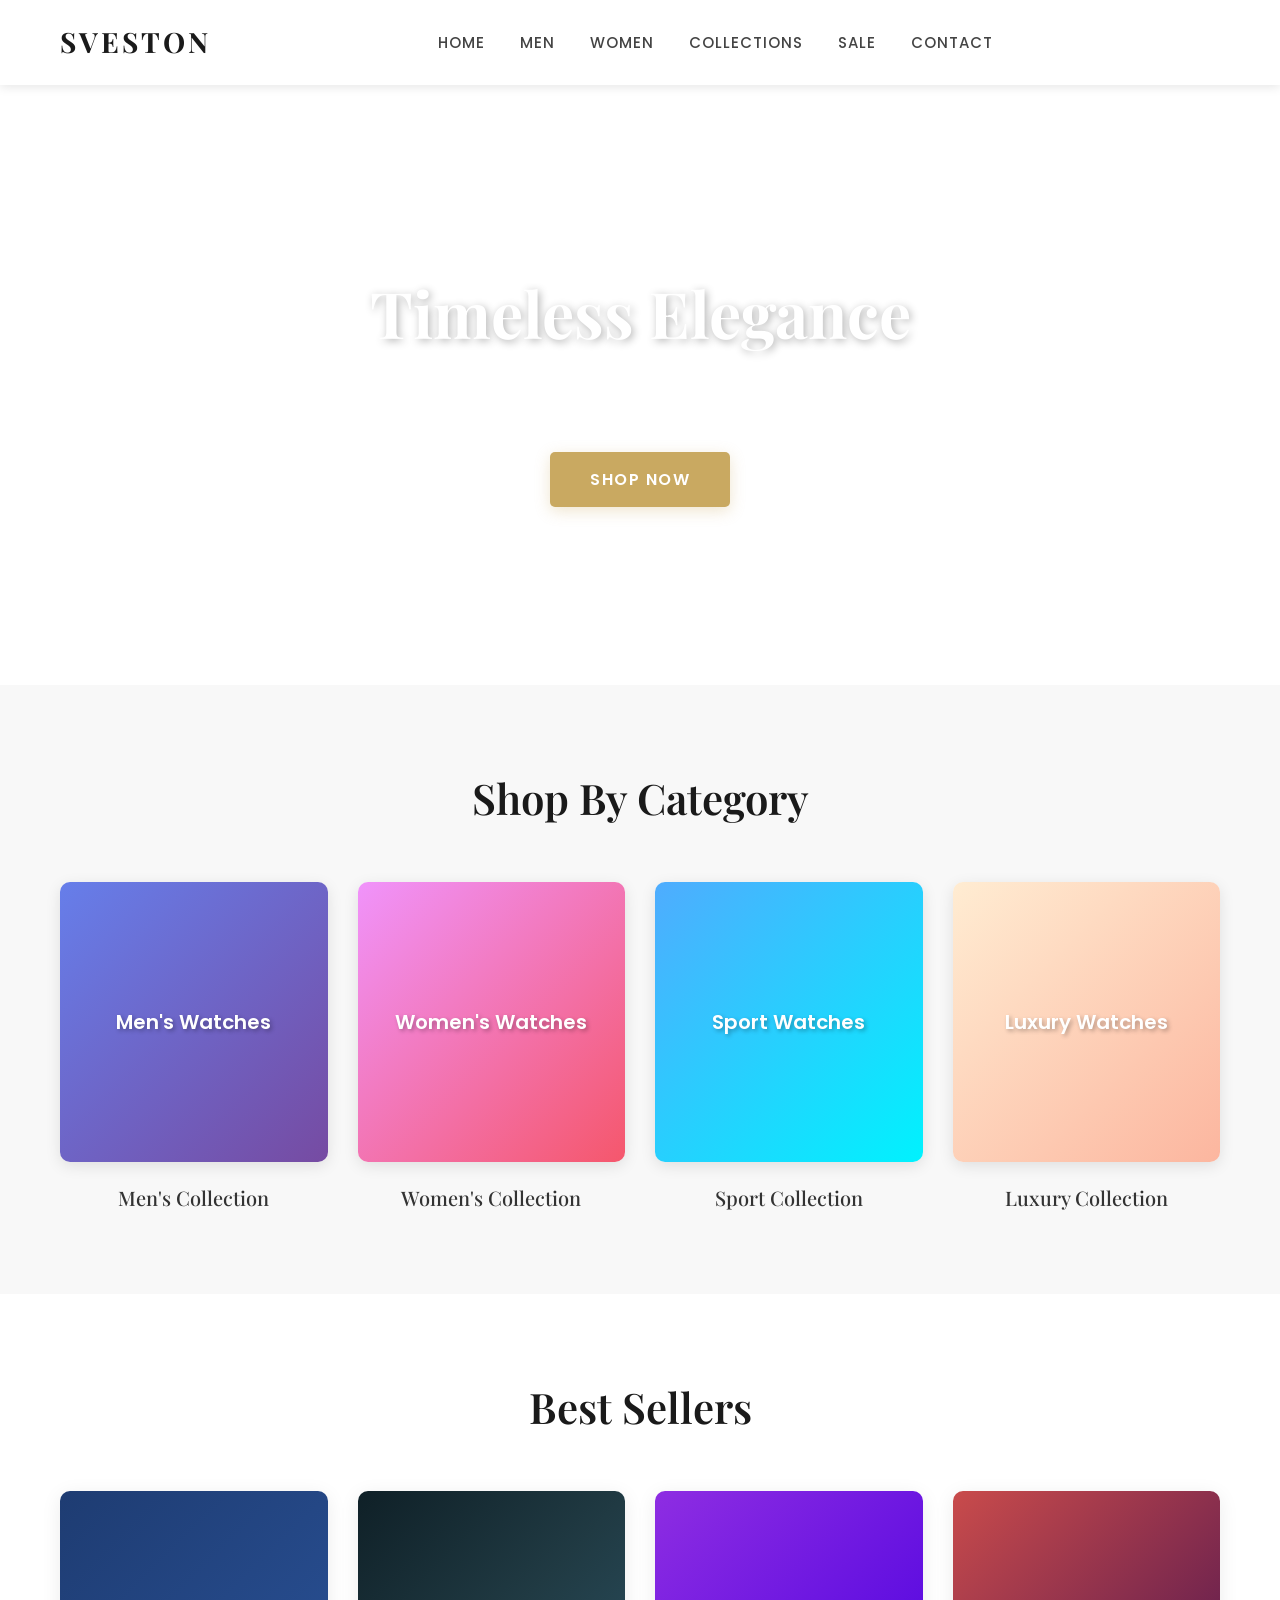
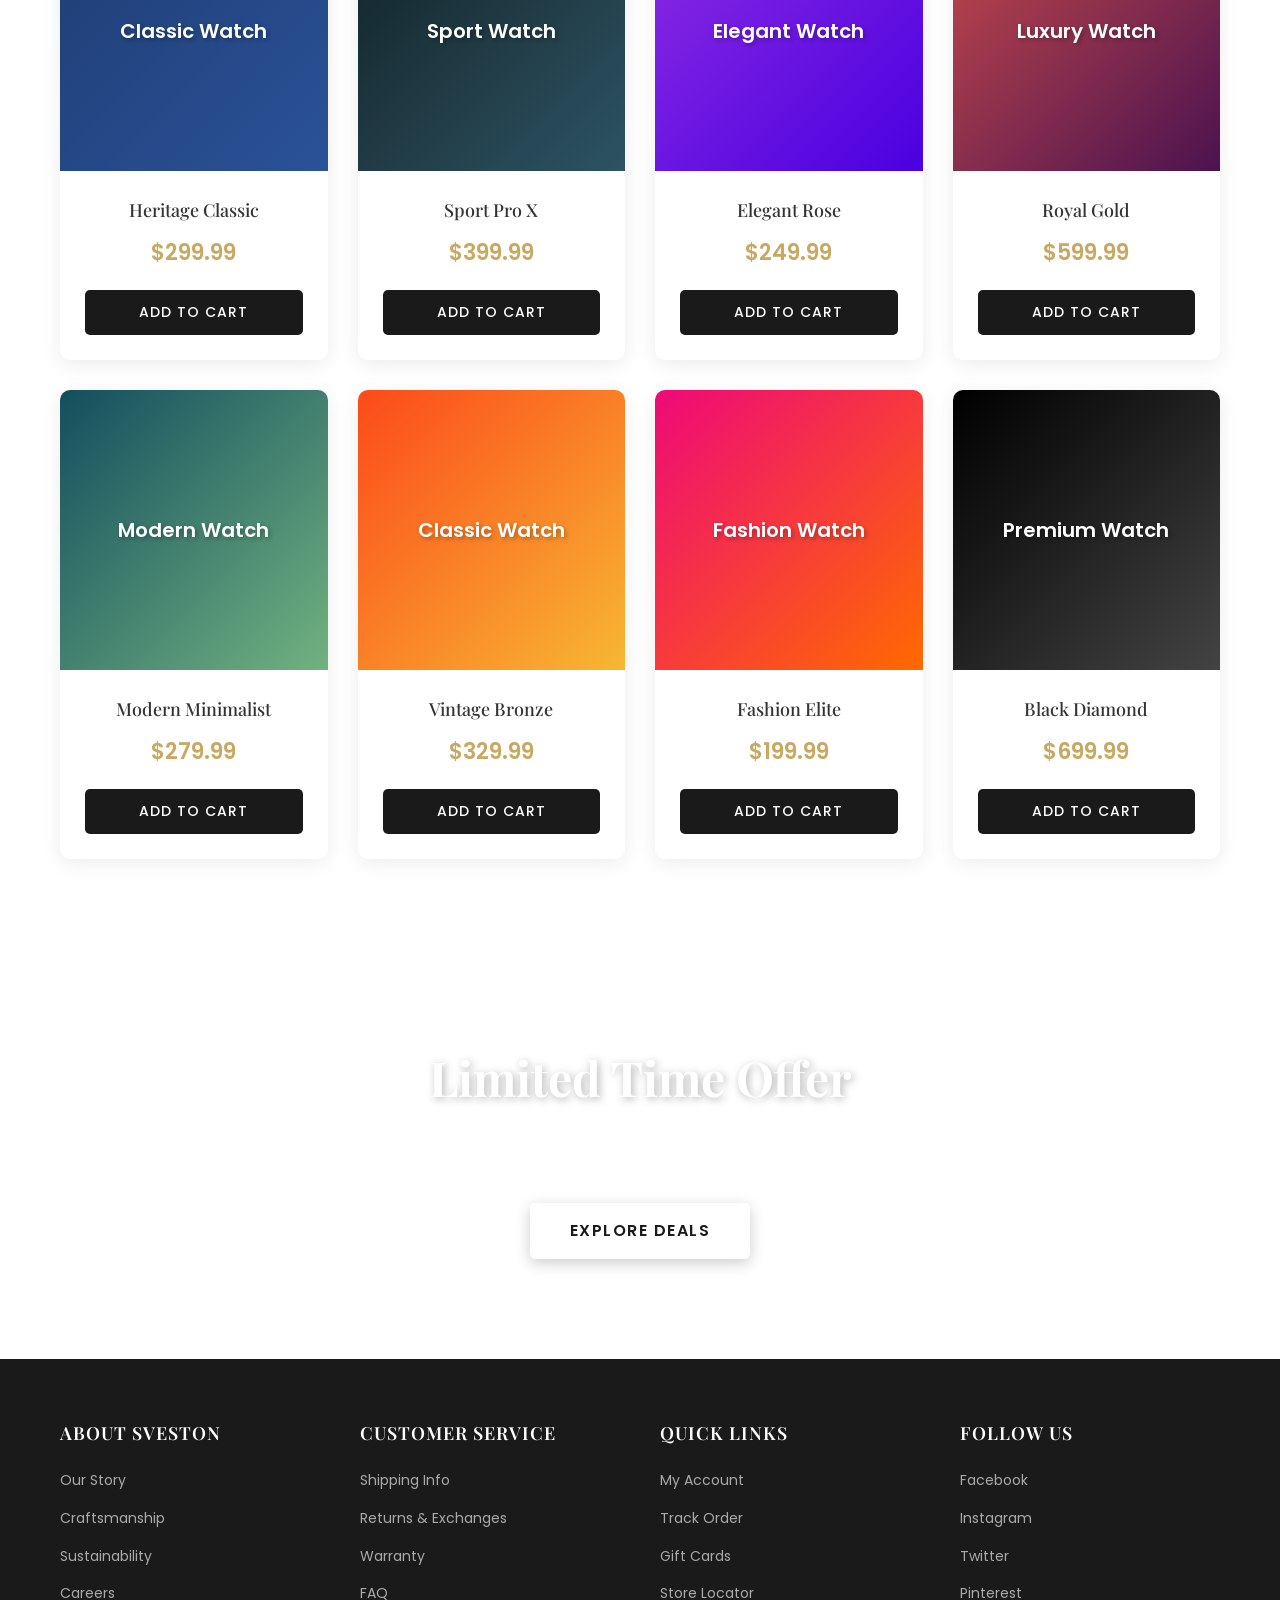
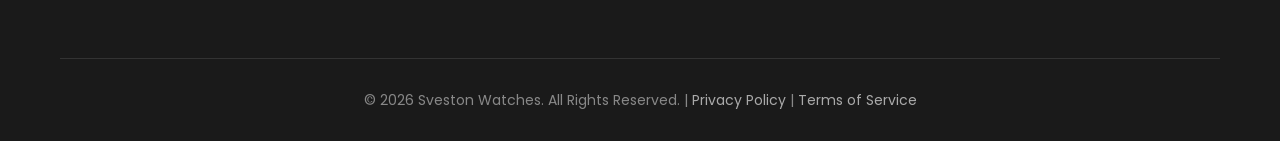
==== commit 96c7a280: "Add files via upload" ====
--- a/assignment-1/index.html
+++ b/assignment-1/index.html
@@ -1,174 +1,103 @@
-<!DOCTYPE html> <!-- Declares this as an HTML5 document -->
-<html lang="en"> <!-- Root element with language set to English -->
+<!DOCTYPE html>
+<html lang="en">
 <head>
-    <!-- META TAGS: Provide information about the webpage -->
-    <meta charset="UTF-8"> <!-- Sets character encoding to UTF-8 (supports all characters) -->
-    <meta name="viewport" content="width=device-width, initial-scale=1.0"> <!-- Makes page responsive on mobile devices -->
-    
-    <!-- TITLE: Shows in browser tab -->
+    <meta charset="UTF-8">
+    <meta name="viewport" content="width=device-width, initial-scale=1.0">
     <title>Sveston Watches - Premium Timepieces</title>
-    
-    <!-- EXTERNAL STYLESHEET: Links to our CSS file for styling -->
     <link rel="stylesheet" href="style.css">
-    
-    <!-- GOOGLE FONTS: Import custom fonts from Google Fonts -->
-    <link rel="preconnect" href="https://fonts.googleapis.com"> <!-- Pre-connects to Google Fonts for faster loading -->
-    <link rel="preconnect" href="https://fonts.gstatic.com" crossorigin> <!-- Pre-connects to static content server -->
-    <!-- Imports two font families: Playfair Display (for headings) and Poppins (for body text) -->
+    <link rel="preconnect" href="https://fonts.googleapis.com">
+    <link rel="preconnect" href="https://fonts.gstatic.com" crossorigin>
     <link href="https://fonts.googleapis.com/css2?family=Playfair+Display:wght@400;600;700&family=Poppins:wght@300;400;500;600&display=swap" rel="stylesheet">
 </head>
-<body> <!-- Main content container for the entire page -->
+<body>
     
-    <!-- ========================================
-         HEADER SECTION (TOP OF PAGE)
-         Contains: Logo, Navigation Menu, Icons
-         ======================================== -->
-    <header> <!-- Semantic HTML5 tag for page header -->
-        <!-- Container div centers content and adds padding -->
+    <header>
         <div class="container header-content">
-            
-            <!-- LOGO: Brand name on the left side -->
             <div class="logo">
-                <h1>SVESTON</h1> <!-- Main heading with brand name -->
-            </div>
-            
-            <!-- NAVIGATION: Main menu links -->
-            <nav> <!-- Semantic HTML5 tag for navigation -->
-                <ul class="nav-menu"> <!-- Unordered list for menu items -->
-                    <!-- Each list item (li) contains a link (a) to different sections -->
-                    <li><a href="#home">Home</a></li> <!-- Anchor tag links to home section -->
-                    <li><a href="#men">Men</a></li> <!-- Links to men's section -->
-                    <li><a href="#women">Women</a></li> <!-- Links to women's section -->
-                    <li><a href="#collections">Collections</a></li> <!-- Links to collections -->
-                    <li><a href="#sale">Sale</a></li> <!-- Links to sale section -->
-                    <li><a href="#contact">Contact</a></li> <!-- Links to contact section -->
+                <h1>SVESTON</h1>
+            </div>
+            <nav>
+                <ul class="nav-menu">
+                    <li><a href="#home">Home</a></li>
+                    <li><a href="#men">Men</a></li>
+                    <li><a href="#women">Women</a></li>
+                    <li><a href="#collections">Collections</a></li>
+                    <li><a href="#sale">Sale</a></li>
+                    <li><a href="#contact">Contact</a></li>
                 </ul>
             </nav>
-            
-            <!-- ICONS: Search, User Profile, Shopping Cart (on the right side) -->
-            <div class="header-icons">
-                <span class="icon">🔍</span> <!-- Search icon (emoji) -->
-                <span class="icon">👤</span> <!-- User account icon (emoji) -->
-                <span class="icon">🛒</span> <!-- Shopping cart icon (emoji) -->
-            </div>
+            <div class="header-icons"></div>
         </div>
     </header>
 
-    <!-- ========================================
-         HERO SECTION (MAIN BANNER)
-         Large banner with heading and call-to-action button
-         ======================================== -->
-    <section class="hero"> <!-- Section tag groups related content -->
-        <div class="hero-content"> <!-- Container for centered content -->
-            <h2 class="hero-title">Timeless Elegance</h2> <!-- Main headline text -->
-            <p class="hero-tagline">Discover luxury watches crafted for perfection</p> <!-- Subtitle/description -->
-            <a href="#products" class="btn-primary">Shop Now</a> <!-- Call-to-action button linking to products -->
+    <section class="hero">
+        <div class="hero-content">
+            <h2 class="hero-title">Timeless Elegance</h2>
+            <p class="hero-tagline">Discover luxury watches crafted for perfection</p>
+            <a href="#products" class="btn-primary">Shop Now</a>
         </div>
     </section>
 
-    <!-- ========================================
-         MAIN CONTENT AREA
-         Contains all primary page content
-         ======================================== -->
-    <main> <!-- Semantic HTML5 tag for main content -->
+        <main>
         
-        <!-- ========================================
-             FEATURED CATEGORIES SECTION
-             Displays 4 product categories in a grid
-             ======================================== -->
-        <section class="featured-categories"> <!-- Section for product categories -->
-            <div class="container"> <!-- Container centers content and adds padding -->
-                
-                <!-- Section Title -->
+        <section class="featured-categories">
+            <div class="container">
                 <h2 class="section-title">Shop By Category</h2>
-                
-                <!-- Grid container holds all category cards -->
                 <div class="category-grid">
-                    
-                    <!-- CATEGORY CARD 1: Men's Collection -->
-                    <div class="category-card"> <!-- Individual category card -->
-                        <div class="category-image"> <!-- Container for category image -->
-                            <!-- Placeholder with gradient background (replace with actual image later) -->
+                    <div class="category-card">
+                        <div class="category-image">
                             <div class="category-placeholder" style="background: linear-gradient(135deg, #667eea 0%, #764ba2 100%);">
-                                <span class="placeholder-text">Men's Watches</span> <!-- Text displayed on placeholder -->
-                            </div>
-                        </div>
-                        <h3 class="category-title">Men's Collection</h3> <!-- Category name below image -->
-                    </div>
-                    
-                    <!-- CATEGORY CARD 2: Women's Collection -->
-                    <div class="category-card">
-                        <div class="category-image">
-                            <!-- Gradient placeholder with pink/red colors -->
+                                <span class="placeholder-text">Men's Watches</span>
+                            </div>
+                        </div>
+                        <h3 class="category-title">Men's Collection</h3>
+                    </div>
+                    <div class="category-card">
+                        <div class="category-image">
                             <div class="category-placeholder" style="background: linear-gradient(135deg, #f093fb 0%, #f5576c 100%);">
                                 <span class="placeholder-text">Women's Watches</span>
                             </div>
                         </div>
                         <h3 class="category-title">Women's Collection</h3>
                     </div>
-                    
-                    <!-- CATEGORY CARD 3: Sport Collection -->
-                    <div class="category-card">
-                        <div class="category-image">
-                            <!-- Gradient placeholder with blue colors -->
+                    <div class="category-card">
+                        <div class="category-image">
                             <div class="category-placeholder" style="background: linear-gradient(135deg, #4facfe 0%, #00f2fe 100%);">
                                 <span class="placeholder-text">Sport Watches</span>
                             </div>
                         </div>
                         <h3 class="category-title">Sport Collection</h3>
                     </div>
-                    
-                    <!-- CATEGORY CARD 4: Luxury Collection -->
-                    <div class="category-card">
-                        <div class="category-image">
-                            <!-- Gradient placeholder with warm colors -->
+                    <div class="category-card">
+                        <div class="category-image">
                             <div class="category-placeholder" style="background: linear-gradient(135deg, #ffecd2 0%, #fcb69f 100%);">
                                 <span class="placeholder-text">Luxury Watches</span>
                             </div>
                         </div>
                         <h3 class="category-title">Luxury Collection</h3>
                     </div>
-                    
-                </div> <!-- End of category-grid -->
-            </div> <!-- End of container -->
-        </section> <!-- End of featured-categories section -->
-
-        <!-- ========================================
-             PRODUCTS SECTION (BEST SELLERS)
-             Displays 8 products in a grid layout (4 per row on desktop)
-             ======================================== -->
-        <section class="products" id="products"> <!-- Section with id for anchor linking -->
-            <div class="container"> <!-- Container centers content -->
-                
-                <!-- Section Title -->
+                </div>
+            </div>
+        </section>
+
+        <section class="products" id="products">
+            <div class="container">
                 <h2 class="section-title">Best Sellers</h2>
-                
-                <!-- Grid container holds all product cards -->
                 <div class="product-grid">
-                    
-                    <!-- ===== PRODUCT CARD 1: Heritage Classic ===== -->
-                    <div class="product-card"> <!-- Individual product card -->
-                        
-                        <!-- Product Image Container -->
-                        <div class="product-image">
-                            <!-- Gradient placeholder (replace with <img> tag later) -->
+                    <div class="product-card">
+                        <div class="product-image">
                             <div class="product-placeholder" style="background: linear-gradient(135deg, #1e3c72 0%, #2a5298 100%);">
-                                <span class="placeholder-text">Classic Watch</span> <!-- Placeholder text -->
-                            </div>
-                        </div>
-                        
-                        <!-- Product Information Container -->
-                        <div class="product-info">
-                            <h3 class="product-name">Heritage Classic</h3> <!-- Product name -->
-                            <p class="product-price">$299.99</p> <!-- Product price -->
-                            <button class="btn-cart">Add to Cart</button> <!-- Add to cart button -->
-                        </div>
-                    </div>
-                    
-                    <!-- ===== PRODUCT CARD 2: Sport Pro X ===== -->
-                    <div class="product-card">
-                        <div class="product-image">
-                            <!-- Dark gradient for sport watch theme -->
+                                <span class="placeholder-text">Classic Watch</span>
+                            </div>
+                        </div>
+                        <div class="product-info">
+                            <h3 class="product-name">Heritage Classic</h3>
+                            <p class="product-price">$299.99</p>
+                            <button class="btn-cart">Add to Cart</button>
+                        </div>
+                    </div>
+                    <div class="product-card">
+                        <div class="product-image">
                             <div class="product-placeholder" style="background: linear-gradient(135deg, #0f2027 0%, #203a43 50%, #2c5364 100%);">
                                 <span class="placeholder-text">Sport Watch</span>
                             </div>
@@ -179,9 +108,6 @@
                             <button class="btn-cart">Add to Cart</button>
                         </div>
                     </div>
-                    
-                    <!-- ===== PRODUCT CARD 3: Elegant Rose ===== -->
-                    <!-- ===== PRODUCT CARD 3: Elegant Rose ===== -->
                     <div class="product-card">
                         <div class="product-image">
                             <div class="product-placeholder" style="background: linear-gradient(135deg, #8e2de2 0%, #4a00e0 100%);">
@@ -194,8 +120,6 @@
                             <button class="btn-cart">Add to Cart</button>
                         </div>
                     </div>
-                    
-                    <!-- ===== PRODUCT CARD 4: Royal Gold ===== -->
                     <div class="product-card">
                         <div class="product-image">
                             <div class="product-placeholder" style="background: linear-gradient(135deg, #c94b4b 0%, #4b134f 100%);">
@@ -208,8 +132,6 @@
                             <button class="btn-cart">Add to Cart</button>
                         </div>
                     </div>
-                    
-                    <!-- ===== PRODUCT CARD 5: Modern Minimalist ===== -->
                     <div class="product-card">
                         <div class="product-image">
                             <div class="product-placeholder" style="background: linear-gradient(135deg, #134e5e 0%, #71b280 100%);">
@@ -222,8 +144,6 @@
                             <button class="btn-cart">Add to Cart</button>
                         </div>
                     </div>
-                    
-                    <!-- ===== PRODUCT CARD 6: Vintage Bronze ===== -->
                     <div class="product-card">
                         <div class="product-image">
                             <div class="product-placeholder" style="background: linear-gradient(135deg, #fc4a1a 0%, #f7b733 100%);">
@@ -236,8 +156,6 @@
                             <button class="btn-cart">Add to Cart</button>
                         </div>
                     </div>
-                    
-                    <!-- ===== PRODUCT CARD 7: Fashion Elite ===== -->
                     <div class="product-card">
                         <div class="product-image">
                             <div class="product-placeholder" style="background: linear-gradient(135deg, #ee0979 0%, #ff6a00 100%);">
@@ -250,8 +168,6 @@
                             <button class="btn-cart">Add to Cart</button>
                         </div>
                     </div>
-                    
-                    <!-- ===== PRODUCT CARD 8: Black Diamond ===== -->
                     <div class="product-card">
                         <div class="product-image">
                             <div class="product-placeholder" style="background: linear-gradient(135deg, #000000 0%, #434343 100%);">
@@ -264,89 +180,65 @@
                             <button class="btn-cart">Add to Cart</button>
                         </div>
                     </div>
-                    
-                </div> <!-- End of product-grid -->
-            </div> <!-- End of container -->
-        </section> <!-- End of products section -->
-
-        <!-- ========================================
-             PROMOTIONAL BANNER SECTION
-             Full-width banner with special offer
-             ======================================== -->
-        <section class="promo-banner"> <!-- Promo section with background image -->
-            <div class="promo-content"> <!-- Container for centered text and button -->
-                <h2 class="promo-title">Limited Time Offer</h2> <!-- Main promotional heading -->
-                <p class="promo-text">Get 30% off on selected luxury timepieces</p> <!-- Promotional message -->
-                <a href="#sale" class="btn-secondary">Explore Deals</a> <!-- Call-to-action button -->
+                </div>
             </div>
         </section>
 
-    </main> <!-- End of main content area -->
-
-    <!-- ========================================
-         FOOTER SECTION
-         Contains 4 columns of links and copyright info
-         ======================================== -->
-    <footer> <!-- Semantic HTML5 tag for page footer -->
-        <div class="container"> <!-- Container for centering footer content -->
-            
-            <!-- Grid container with 4 columns -->
+        <section class="promo-banner">
+            <div class="promo-content">
+                <h2 class="promo-title">Limited Time Offer</h2>
+                <p class="promo-text">Get 30% off on selected luxury timepieces</p>
+                <a href="#sale" class="btn-secondary">Explore Deals</a>
+            </div>
+        </section>
+
+    </main>
+
+    <footer>
+        <div class="container">
             <div class="footer-grid">
-                
-                <!-- COLUMN 1: About Sveston -->
-                <div class="footer-column">
-                    <h4>About Sveston</h4> <!-- Column heading -->
-                    <ul> <!-- Unordered list of links -->
-                        <li><a href="#about">Our Story</a></li> <!-- Link to about page -->
-                        <li><a href="#craftsmanship">Craftsmanship</a></li> <!-- Link to craftsmanship -->
-                        <li><a href="#sustainability">Sustainability</a></li> <!-- Link to sustainability -->
-                        <li><a href="#careers">Careers</a></li> <!-- Link to careers -->
-                    </ul>
-                </div>
-                
-                <!-- COLUMN 2: Customer Service -->
-                <div class="footer-column">
-                    <h4>Customer Service</h4> <!-- Column heading -->
+                <div class="footer-column">
+                    <h4>About Sveston</h4>
                     <ul>
-                        <li><a href="#shipping">Shipping Info</a></li> <!-- Link to shipping info -->
-                        <li><a href="#returns">Returns & Exchanges</a></li> <!-- Link to returns policy -->
-                        <li><a href="#warranty">Warranty</a></li> <!-- Link to warranty info -->
-                        <li><a href="#faq">FAQ</a></li> <!-- Link to frequently asked questions -->
-                    </ul>
-                </div>
-                
-                <!-- COLUMN 3: Quick Links -->
-                <div class="footer-column">
-                    <h4>Quick Links</h4> <!-- Column heading -->
+                        <li><a href="#about">Our Story</a></li>
+                        <li><a href="#craftsmanship">Craftsmanship</a></li>
+                        <li><a href="#sustainability">Sustainability</a></li>
+                        <li><a href="#careers">Careers</a></li>
+                    </ul>
+                </div>
+                <div class="footer-column">
+                    <h4>Customer Service</h4>
                     <ul>
-                        <li><a href="#account">My Account</a></li> <!-- Link to user account -->
-                        <li><a href="#track">Track Order</a></li> <!-- Link to order tracking -->
-                        <li><a href="#gift">Gift Cards</a></li> <!-- Link to gift cards -->
-                        <li><a href="#stores">Store Locator</a></li> <!-- Link to physical stores -->
-                    </ul>
-                </div>
-                
-                <!-- COLUMN 4: Social Media Links -->
-                <div class="footer-column">
-                    <h4>Follow Us</h4> <!-- Column heading -->
-                    <ul class="social-links"> <!-- List of social media links -->
-                        <li><a href="#facebook">Facebook</a></li> <!-- Link to Facebook page -->
-                        <li><a href="#instagram">Instagram</a></li> <!-- Link to Instagram profile -->
-                        <li><a href="#twitter">Twitter</a></li> <!-- Link to Twitter profile -->
-                        <li><a href="#pinterest">Pinterest</a></li> <!-- Link to Pinterest profile -->
-                    </ul>
-                </div>
-                
-            </div> <!-- End of footer-grid -->
-            
-            <!-- Footer Bottom: Copyright and Legal Links -->
+                        <li><a href="#shipping">Shipping Info</a></li>
+                        <li><a href="#returns">Returns & Exchanges</a></li>
+                        <li><a href="#warranty">Warranty</a></li>
+                        <li><a href="#faq">FAQ</a></li>
+                    </ul>
+                </div>
+                <div class="footer-column">
+                    <h4>Quick Links</h4>
+                    <ul>
+                        <li><a href="#account">My Account</a></li>
+                        <li><a href="#track">Track Order</a></li>
+                        <li><a href="#gift">Gift Cards</a></li>
+                        <li><a href="#stores">Store Locator</a></li>
+                    </ul>
+                </div>
+                <div class="footer-column">
+                    <h4>Follow Us</h4>
+                    <ul class="social-links">
+                        <li><a href="#facebook">Facebook</a></li>
+                        <li><a href="#instagram">Instagram</a></li>
+                        <li><a href="#twitter">Twitter</a></li>
+                        <li><a href="#pinterest">Pinterest</a></li>
+                    </ul>
+                </div>
+            </div>
             <div class="footer-bottom">
                 <p>&copy; 2026 Sveston Watches. All Rights Reserved. | <a href="#privacy">Privacy Policy</a> | <a href="#terms">Terms of Service</a></p>
-                <!-- &copy; is the copyright symbol (©) -->
-            </div>
-            
-        </div> <!-- End of container -->
-    </footer> <!-- End of footer -->
-
-</body> <!-- End of body tag -->
-</html> <!-- End of HTML document -->
+            </div>
+        </div>
+    </footer>
+
+</body>
+</html>
--- a/assignment-1/style.css
+++ b/assignment-1/style.css
@@ -1,1086 +1,590 @@
-/*
-================================================================================
-ASSIGNMENT 1 - SVESTON WATCHES LANDING PAGE
-================================================================================
-Styling for Assignment 1 – Sveston Inspired Landing Page
-Use plain CSS only.
-Use Flexbox and Grid.
-Add responsive media queries.
-Keep code clean and structured.
-================================================================================
-*/
-
-/* ========================================
-   CSS RESET & BASE STYLES
-   ======================================== */
-
-/* 
-   UNIVERSAL SELECTOR (*)
-   Applies to ALL elements on the page
-*/
 * {
-    margin: 0;          /* Removes default margin from all elements */
-    padding: 0;         /* Removes default padding from all elements */
-    box-sizing: border-box;  /* Makes width/height include padding and border (easier layout control) */
-}
-
-/* 
-   BODY TAG STYLING
-   Sets default styles for the entire page
-*/
+    margin: 0;
+    padding: 0;
+    box-sizing: border-box;
+}
+
 body {
-    font-family: 'Poppins', sans-serif;  /* Sets default font to Poppins (Google Font) */
-    line-height: 1.6;                     /* Space between lines (1.6 = 160% of font size) */
-    color: #333;                          /* Default text color (dark gray) */
-    background-color: #fff;               /* Page background color (white) */
-}
-
-/* 
-   HEADINGS STYLING (H1 to H6)
-   All heading tags use decorative serif font
-*/
+    font-family: 'Poppins', sans-serif;
+    line-height: 1.6;
+    color: #333;
+    background-color: #fff;
+}
+
 h1, h2, h3, h4, h5, h6 {
-    font-family: 'Playfair Display', serif;  /* Serif font for elegant look */
-    font-weight: 600;                        /* Semi-bold weight */
-}
-
-/* 
-   ANCHOR/LINK STYLING
-   Removes default underline and sets smooth color transitions
-*/
+    font-family: 'Playfair Display', serif;
+    font-weight: 600;
+}
+
 a {
-    text-decoration: none;      /* Removes underline from links */
-    color: inherit;             /* Inherits color from parent element */
-    transition: color 0.3s ease; /* Smooth color change on hover (0.3 seconds) */
-}
-
-/* 
-   UNORDERED LIST STYLING
-   Removes default bullet points from lists
-*/
+    text-decoration: none;
+    color: inherit;
+    transition: color 0.3s ease;
+}
+
 ul {
-    list-style: none;  /* Removes bullet points/numbers from lists */
-}
-
-/* 
-   IMAGE STYLING
-   Makes images responsive and removes inline spacing
-*/
+    list-style: none;
+}
+
 img {
-    max-width: 100%;    /* Image never exceeds container width (responsive) */
-    height: auto;       /* Maintains image aspect ratio */
-    display: block;     /* Removes inline spacing below image */
-}
-
-/* 
-   BUTTON STYLING
-   Sets default button behavior
-*/
+    max-width: 100%;
+    height: auto;
+    display: block;
+}
+
 button {
-    cursor: pointer;    /* Shows hand cursor on hover (indicates clickable) */
-    border: none;       /* Removes default button border */
-    outline: none;      /* Removes focus outline (will add custom one later) */
-    font-family: inherit; /* Inherits font from parent (Poppins from body) */
-}
-
-/* ========================================
-   UTILITY CLASSES
-   Reusable classes used throughout the page
-   ======================================== */
-
-/* 
-   CONTAINER CLASS
-   Centers content and adds horizontal padding
-   Used in: header, categories, products, footer
-*/
+    cursor: pointer;
+    border: none;
+    outline: none;
+    font-family: inherit;
+}
+
 .container {
-    max-width: 1200px;     /* Maximum width (prevents stretching on large screens) */
-    margin: 0 auto;        /* Centers horizontally (0 top/bottom, auto left/right) */
-    padding: 0 20px;       /* Adds 20px padding on left and right sides */
-}
-
-/* ========================================
-   HEADER SECTION
-   Sticky navigation bar at top of page
-   ======================================== */
-
-/* 
-   HEADER TAG
-   Main navigation container with sticky positioning
-*/
+    max-width: 1200px;
+    margin: 0 auto;
+    padding: 0 20px;
+}
+
 header {
-    background-color: #fff;              /* White background */
-    box-shadow: 0 2px 10px rgba(0, 0, 0, 0.1);  /* Subtle shadow below header (x, y, blur, color) */
-    position: sticky;                     /* Sticks to top when scrolling */
-    top: 0;                              /* Stays at top of viewport */
-    z-index: 1000;                       /* Appears above other content (higher = on top) */
-    padding: 20px 0;                     /* 20px padding top and bottom */
-}
-
-/* 
-   HEADER CONTENT
-   Uses Flexbox to arrange logo, nav, and icons horizontally
-*/
+    background-color: #fff;
+    box-shadow: 0 2px 10px rgba(0, 0, 0, 0.1);
+    position: sticky;
+    top: 0;
+    z-index: 1000;
+    padding: 20px 0;
+}
+
 .header-content {
-    display: flex;              /* Enables Flexbox layout */
-    justify-content: space-between;  /* Spreads items: logo left, nav center, icons right */
-    align-items: center;        /* Vertically centers all items */
-}
-
-/* 
-   LOGO STYLING
-   Brand name on the left side
-*/
+    display: flex;
+    justify-content: space-between;
+    align-items: center;
+}
+
 .logo h1 {
-    font-size: 28px;           /* Large text size */
-    font-weight: 700;          /* Bold weight */
-    letter-spacing: 3px;       /* Space between letters (elegant look) */
-    color: #1a1a1a;            /* Almost black color */
-}
-
-/* ========================================
-   NAVIGATION MENU
-   ======================================== */
-
-/* 
-   NAV CONTAINER
-   Centers navigation in the header
-*/
+    font-size: 28px;
+    font-weight: 700;
+    letter-spacing: 3px;
+    color: #1a1a1a;
+}
+
 nav {
-    flex: 1;                   /* Takes up available space (pushes logo left, icons right) */
-    display: flex;             /* Enables Flexbox */
-    justify-content: center;   /* Centers navigation menu horizontally */
-}
-
-/* 
-   NAVIGATION MENU LIST
-   Horizontal list of menu items
-*/
+    flex: 1;
+    display: flex;
+    justify-content: center;
+}
+
 .nav-menu {
-    display: flex;             /* Arranges menu items horizontally */
-    gap: 35px;                 /* 35px space between each menu item */
-    align-items: center;       /* Vertically centers items */
-}
-
-/* 
-   NAVIGATION LINKS
-   Individual menu link styling
-*/
+    display: flex;
+    gap: 35px;
+    align-items: center;
+}
+
 .nav-menu li a {
-    font-size: 15px;           /* Link text size */
-    font-weight: 500;          /* Medium weight */
-    color: #444;               /* Dark gray color */
-    text-transform: uppercase; /* Makes text UPPERCASE */
-    letter-spacing: 1px;       /* Slight spacing between letters */
-    transition: color 0.3s ease;  /* Smooth color change on hover */
-}
-
-/* 
-   NAVIGATION LINK HOVER EFFECT
-   Changes color when user hovers over link
-*/
+    font-size: 15px;
+    font-weight: 500;
+    color: #444;
+    text-transform: uppercase;
+    letter-spacing: 1px;
+    transition: color 0.3s ease;
+}
+
 .nav-menu li a:hover {
-    color: #c9a961;            /* Changes to gold color on hover */
-}
-
-/* ========================================
-   HEADER ICONS
-   Search, User, Cart icons on the right
-   ======================================== */
-
-/* 
-   ICONS CONTAINER
-   Horizontal arrangement of icons
-*/
+    color: #c9a961;
+}
+
 .header-icons {
-    display: flex;             /* Arranges icons horizontally */
-    gap: 20px;                 /* 20px space between icons */
-    font-size: 20px;           /* Icon size */
-}
-
-/* 
-   INDIVIDUAL ICON STYLING
-   Makes icons interactive
-*/
+    display: flex;
+    gap: 20px;
+    font-size: 20px;
+}
+
 .header-icons .icon {
-    cursor: pointer;           /* Shows hand cursor (indicates clickable) */
-    transition: transform 0.3s ease;  /* Smooth scale animation on hover */
-}
-
-/* 
-   ICON HOVER EFFECT
-   Slightly enlarges icon when hovering
-*/
+    cursor: pointer;
+    transition: transform 0.3s ease;
+}
+
 .header-icons .icon:hover {
-    transform: scale(1.2);     /* Scales icon to 120% of original size */
-}
-
-/* ========================================
-   HERO SECTION (MAIN BANNER)
-   Full-width banner with background image
-   ======================================== */
-
-/* 
-   HERO CONTAINER
-   Full-screen banner with centered content
-*/
+    transform: scale(1.2);
+}
+
 .hero {
-    /* Background styling */
-    background: linear-gradient(135deg, #2c3e50 0%, #34495e 100%);  /* Gradient background (fallback) */
-    background-image: url('https://images.unsplash.com/photo-1523170335258-f5ed11844a49?w=1600');  /* Background image */
-    background-size: cover;              /* Scales image to cover entire area */
-    background-position: center;         /* Centers the background image */
-    background-blend-mode: overlay;      /* Blends gradient with image (darkens image) */
-    
-    /* Layout */
-    height: 600px;                       /* Fixed height of 600 pixels */
-    display: flex;                       /* Enables Flexbox for centering */
-    align-items: center;                 /* Vertically centers content */
-    justify-content: center;             /* Horizontally centers content */
-    text-align: center;                  /* Centers text inside */
-    
-    /* Text color */
-    color: #fff;                         /* White text color */
-    position: relative;                  /* Allows z-index to work on child elements */
-}
-
-/* 
-   HERO CONTENT CONTAINER
-   Wrapper for centered text and button
-*/
+    background: linear-gradient(135deg, #2c3e50 0%, #34495e 100%);
+    background-image: url('https://images.unsplash.com/photo-1523170335258-f5ed11844a49?w=1600');
+    background-size: cover;
+    background-position: center;
+    background-blend-mode: overlay;
+    height: 600px;
+    display: flex;
+    align-items: center;
+    justify-content: center;
+    text-align: center;
+    color: #fff;
+    position: relative;
+}
+
 .hero-content {
-    z-index: 2;                          /* Appears above background (higher = on top) */
-}
-
-/* 
-   HERO TITLE
-   Main headline text
-*/
+    z-index: 2;
+}
+
 .hero-title {
-    font-size: 64px;                     /* Very large text */
-    font-weight: 700;                    /* Bold weight */
-    margin-bottom: 20px;                 /* 20px space below title */
-    text-shadow: 2px 2px 8px rgba(0, 0, 0, 0.3);  /* Shadow for readability (x, y, blur, color) */
-}
-
-/* 
-   HERO TAGLINE
-   Subtitle below main headline
-*/
+    font-size: 64px;
+    font-weight: 700;
+    margin-bottom: 20px;
+    text-shadow: 2px 2px 8px rgba(0, 0, 0, 0.3);
+}
+
 .hero-tagline {
-    font-size: 20px;                     /* Medium text size */
-    margin-bottom: 35px;                 /* Space below before button */
-    font-weight: 300;                    /* Light weight */
-    letter-spacing: 1px;                 /* Slight letter spacing */
-}
-
-/* 
-   PRIMARY BUTTON (Shop Now button)
-   Main call-to-action button styling
-*/
+    font-size: 20px;
+    margin-bottom: 35px;
+    font-weight: 300;
+    letter-spacing: 1px;
+}
+
 .btn-primary {
-    display: inline-block;               /* Allows padding and makes button clickable area */
-    background-color: #c9a961;           /* Gold/tan background color */
-    color: #fff;                         /* White text */
-    padding: 15px 40px;                  /* 15px top/bottom, 40px left/right */
-    font-size: 16px;                     /* Button text size */
-    font-weight: 600;                    /* Semi-bold text */
-    text-transform: uppercase;           /* Makes text UPPERCASE */
-    letter-spacing: 1.5px;               /* Space between letters */
-    border-radius: 5px;                  /* Slightly rounded corners */
-    transition: all 0.3s ease;           /* Smooth transition for all properties */
-    box-shadow: 0 4px 15px rgba(201, 169, 97, 0.3);  /* Subtle shadow below button */
-}
-
-/* 
-   PRIMARY BUTTON HOVER EFFECT
-   Changes when user hovers over button
-*/
+    display: inline-block;
+    background-color: #c9a961;
+    color: #fff;
+    padding: 15px 40px;
+    font-size: 16px;
+    font-weight: 600;
+    text-transform: uppercase;
+    letter-spacing: 1.5px;
+    border-radius: 5px;
+    transition: all 0.3s ease;
+    box-shadow: 0 4px 15px rgba(201, 169, 97, 0.3);
+}
+
 .btn-primary:hover {
-    background-color: #b89550;           /* Darker gold color */
-    transform: translateY(-3px);         /* Moves button up by 3px (lift effect) */
-    box-shadow: 0 6px 20px rgba(201, 169, 97, 0.4);  /* Larger shadow (enhances lift) */
-}
-
-/* ========================================
-   FEATURED CATEGORIES SECTION
-   4 category cards in a grid layout
-   ======================================== */
-
-/* 
-   CATEGORIES SECTION CONTAINER
-   Adds padding and background color
-*/
+    background-color: #b89550;
+    transform: translateY(-3px);
+    box-shadow: 0 6px 20px rgba(201, 169, 97, 0.4);
+}
+
 .featured-categories {
-    padding: 80px 0;                     /* 80px padding top and bottom */
-    background-color: #f8f8f8;           /* Light gray background */
-}
-
-/* 
-   SECTION TITLE
-   Reusable heading for different sections
-*/
+    padding: 80px 0;
+    background-color: #f8f8f8;
+}
+
 .section-title {
-    font-size: 42px;                     /* Large heading text */
-    text-align: center;                  /* Centers text horizontally */
-    margin-bottom: 50px;                 /* Space below title */
-    color: #1a1a1a;                      /* Almost black color */
-    font-weight: 600;                    /* Semi-bold weight */
-}
-
-/* 
-   CATEGORY GRID
-   Uses CSS Grid to create 4 equal columns
-*/
+    font-size: 42px;
+    text-align: center;
+    margin-bottom: 50px;
+    color: #1a1a1a;
+    font-weight: 600;
+}
+
 .category-grid {
-    display: grid;                       /* Enables CSS Grid layout */
-    grid-template-columns: repeat(4, 1fr);  /* Creates 4 columns of equal width (1fr = 1 fraction) */
-    gap: 30px;                           /* 30px space between grid items */
-}
-
-/* 
-   INDIVIDUAL CATEGORY CARD
-   Contains image and title
-*/
+    display: grid;
+    grid-template-columns: repeat(4, 1fr);
+    gap: 30px;
+}
+
 .category-card {
-    text-align: center;                  /* Centers text */
-    cursor: pointer;                     /* Shows hand cursor (indicates clickable) */
-    transition: transform 0.3s ease;     /* Smooth movement animation */
-}
-
-/* 
-   CATEGORY CARD HOVER EFFECT
-   Lifts card up when hovering
-*/
+    text-align: center;
+    cursor: pointer;
+    transition: transform 0.3s ease;
+}
+
 .category-card:hover {
-    transform: translateY(-10px);        /* Moves card up by 10px */
-}
-
-/* 
-   CATEGORY IMAGE CONTAINER
-   Wraps the image/placeholder
-*/
+    transform: translateY(-10px);
+}
+
 .category-image {
-    overflow: hidden;                    /* Hides overflowing content (for zoom effect) */
-    border-radius: 10px;                 /* Rounded corners */
-    margin-bottom: 20px;                 /* Space below image */
-    box-shadow: 0 4px 15px rgba(0, 0, 0, 0.1);  /* Subtle shadow for depth */
-}
-
-/* 
-   CATEGORY PLACEHOLDER
-   Colored background (will be replaced with actual image)
-*/
+    overflow: hidden;
+    border-radius: 10px;
+    margin-bottom: 20px;
+    box-shadow: 0 4px 15px rgba(0, 0, 0, 0.1);
+}
+
 .category-placeholder {
-    height: 280px;                       /* Fixed height */
-    display: flex;                       /* Enables Flexbox for centering */
-    align-items: center;                 /* Vertically centers text */
-    justify-content: center;             /* Horizontally centers text */
-    transition: transform 0.3s ease;     /* Smooth zoom animation */
-}
-
-/* 
-   PLACEHOLDER ZOOM EFFECT ON HOVER
-   Zooms in on image when hovering over card
-*/
+    height: 280px;
+    display: flex;
+    align-items: center;
+    justify-content: center;
+    transition: transform 0.3s ease;
+}
+
 .category-card:hover .category-placeholder {
-    transform: scale(1.05);              /* Scales to 105% (zoom in effect) */
-}
-
-/* 
-   PLACEHOLDER TEXT
-   Text displayed on gradient background
-*/
+    transform: scale(1.05);
+}
+
 .placeholder-text {
-    color: #fff;                         /* White text */
-    font-size: 20px;                     /* Medium text size */
-    font-weight: 600;                    /* Semi-bold */
-    text-shadow: 2px 2px 4px rgba(0, 0, 0, 0.3);  /* Shadow for readability */
-}
-
-/* 
-   CATEGORY TITLE
-   Text below the image
-*/
+    color: #fff;
+    font-size: 20px;
+    font-weight: 600;
+    text-shadow: 2px 2px 4px rgba(0, 0, 0, 0.3);
+}
+
 .category-title {
-    font-size: 20px;                     /* Medium text size */
-    color: #333;                         /* Dark gray */
-    font-weight: 500;                    /* Medium weight */
-}
-
-/* ========================================
-   PRODUCT SECTION (BEST SELLERS)
-   8 product cards in a grid (4 per row)
-   ======================================== */
-
-/* 
-   PRODUCTS SECTION CONTAINER
-   White background with padding
-*/
+    font-size: 20px;
+    color: #333;
+    font-weight: 500;
+}
+
 .products {
-    padding: 80px 0;                     /* 80px padding top and bottom */
-    background-color: #fff;              /* White background */
-}
-
-/* 
-   PRODUCT GRID
-   Uses CSS Grid to create 4 columns
-*/
+    padding: 80px 0;
+    background-color: #fff;
+}
+
 .product-grid {
-    display: grid;                       /* Enables CSS Grid layout */
-    grid-template-columns: repeat(4, 1fr);  /* Creates 4 equal columns */
-    gap: 30px;                           /* 30px space between products */
-}
-
-/* 
-   INDIVIDUAL PRODUCT CARD
-   Container for each product
-*/
+    display: grid;
+    grid-template-columns: repeat(4, 1fr);
+    gap: 30px;
+}
+
 .product-card {
-    background-color: #fff;              /* White background */
-    border-radius: 10px;                 /* Rounded corners */
-    overflow: hidden;                    /* Hides overflowing content */
-    box-shadow: 0 4px 20px rgba(0, 0, 0, 0.08);  /* Subtle shadow for depth */
-    transition: transform 0.3s ease, box-shadow 0.3s ease;  /* Smooth animation for lift effect */
-}
-
-/* 
-   PRODUCT CARD HOVER EFFECT
-   Lifts card and enhances shadow
-*/
+    background-color: #fff;
+    border-radius: 10px;
+    overflow: hidden;
+    box-shadow: 0 4px 20px rgba(0, 0, 0, 0.08);
+    transition: transform 0.3s ease, box-shadow 0.3s ease;
+}
+
 .product-card:hover {
-    transform: translateY(-8px);         /* Moves card up by 8px */
-    box-shadow: 0 8px 30px rgba(0, 0, 0, 0.15);  /* Darker, larger shadow */
-}
-
-/* 
-   PRODUCT IMAGE CONTAINER
-   Wraps product image
-*/
+    transform: translateY(-8px);
+    box-shadow: 0 8px 30px rgba(0, 0, 0, 0.15);
+}
+
 .product-image {
-    overflow: hidden;                    /* Hides overflowing content (for zoom effect) */
-}
-
-/* 
-   PRODUCT PLACEHOLDER
-   Gradient background (replace with actual images)
-*/
+    overflow: hidden;
+}
+
 .product-placeholder {
-    height: 280px;                       /* Fixed height */
-    display: flex;                       /* Enables Flexbox for centering */
-    align-items: center;                 /* Vertically centers text */
-    justify-content: center;             /* Horizontally centers text */
-    transition: transform 0.3s ease;     /* Smooth zoom animation */
-}
-
-/* 
-   PRODUCT PLACEHOLDER ZOOM EFFECT
-   Zooms in on image when hovering over card
-*/
+    height: 280px;
+    display: flex;
+    align-items: center;
+    justify-content: center;
+    transition: transform 0.3s ease;
+}
+
 .product-card:hover .product-placeholder {
-    transform: scale(1.1);               /* Scales to 110% (zoom in) */
-}
-
-/* 
-   PRODUCT INFO CONTAINER
-   Contains name, price, and button
-*/
+    transform: scale(1.1);
+}
+
 .product-info {
-    padding: 25px;                       /* 25px padding on all sides */
-    text-align: center;                  /* Centers text */
-}
-
-/* 
-   PRODUCT NAME
-   Product title
-*/
+    padding: 25px;
+    text-align: center;
+}
+
 .product-name {
-    font-size: 18px;                     /* Medium text size */
-    margin-bottom: 10px;                 /* Space below name */
-    color: #333;                         /* Dark gray color */
-    font-weight: 500;                    /* Medium weight */
-}
-
-/* 
-   PRODUCT PRICE
-   Price in gold color
-*/
+    font-size: 18px;
+    margin-bottom: 10px;
+    color: #333;
+    font-weight: 500;
+}
+
 .product-price {
-    font-size: 22px;                     /* Large text for emphasis */
-    color: #c9a961;                      /* Gold color (brand color) */
-    font-weight: 600;                    /* Semi-bold */
-    margin-bottom: 20px;                 /* Space before button */
-}
-
-/* 
-   ADD TO CART BUTTON
-   Black button that turns gold on hover
-*/
+    font-size: 22px;
+    color: #c9a961;
+    font-weight: 600;
+    margin-bottom: 20px;
+}
+
 .btn-cart {
-    background-color: #1a1a1a;           /* Black background */
-    color: #fff;                         /* White text */
-    padding: 12px 30px;                  /* 12px top/bottom, 30px left/right */
-    font-size: 14px;                     /* Button text size */
-    font-weight: 500;                    /* Medium weight */
-    text-transform: uppercase;           /* Makes text UPPERCASE */
-    letter-spacing: 1px;                 /* Space between letters */
-    border-radius: 5px;                  /* Rounded corners */
-    transition: all 0.3s ease;           /* Smooth transition for all properties */
-    width: 100%;                         /* Full width of container */
-}
-
-/* 
-   CART BUTTON HOVER EFFECT
-   Changes to gold color and lifts up
-*/
+    background-color: #1a1a1a;
+    color: #fff;
+    padding: 12px 30px;
+    font-size: 14px;
+    font-weight: 500;
+    text-transform: uppercase;
+    letter-spacing: 1px;
+    border-radius: 5px;
+    transition: all 0.3s ease;
+    width: 100%;
+}
+
 .btn-cart:hover {
-    background-color: #c9a961;           /* Gold background */
-    transform: translateY(-2px);         /* Moves button up by 2px */
-}
-
-/* ========================================
-   PROMOTIONAL BANNER SECTION
-   Full-width banner promoting special offers
-   ======================================== */
-
-/* 
-   PROMO BANNER CONTAINER
-   Large banner with background image and overlay
-*/
+    background-color: #c9a961;
+    transform: translateY(-2px);
+}
+
 .promo-banner {
-    /* Background styling */
-    background: linear-gradient(135deg, #c9a961 0%, #b89550 100%);  /* Gold gradient (fallback) */
-    background-image: url('https://images.unsplash.com/photo-1509048191080-d2984bad6ae5?w=1600');  /* Background image */
-    background-size: cover;              /* Scales image to cover entire area */
-    background-position: center;         /* Centers the background image */
-    background-blend-mode: overlay;      /* Blends gradient with image (tints image gold) */
-    
-    /* Layout */
-    padding: 100px 20px;                 /* 100px top/bottom, 20px left/right */
-    text-align: center;                  /* Centers text */
-    color: #fff;                         /* White text color */
-}
-
-/* 
-   PROMO CONTENT CONTAINER
-   Limits width and centers content
-*/
+    background: linear-gradient(135deg, #c9a961 0%, #b89550 100%);
+    background-image: url('https://images.unsplash.com/photo-1509048191080-d2984bad6ae5?w=1600');
+    background-size: cover;
+    background-position: center;
+    background-blend-mode: overlay;
+    padding: 100px 20px;
+    text-align: center;
+    color: #fff;
+}
+
 .promo-content {
-    max-width: 700px;                    /* Maximum width of 700px */
-    margin: 0 auto;                      /* Centers horizontally */
-}
-
-/* 
-   PROMO TITLE
-   Main heading for promotional offer
-*/
+    max-width: 700px;
+    margin: 0 auto;
+}
+
 .promo-title {
-    font-size: 48px;                     /* Large text */
-    margin-bottom: 20px;                 /* Space below title */
-    font-weight: 700;                    /* Bold weight */
-    text-shadow: 2px 2px 8px rgba(0, 0, 0, 0.3);  /* Shadow for readability */
-}
-
-/* 
-   PROMO TEXT
-   Description of the promotional offer
-*/
+    font-size: 48px;
+    margin-bottom: 20px;
+    font-weight: 700;
+    text-shadow: 2px 2px 8px rgba(0, 0, 0, 0.3);
+}
+
 .promo-text {
-    font-size: 20px;                     /* Medium text size */
-    margin-bottom: 35px;                 /* Space before button */
-    font-weight: 300;                    /* Light weight */
-    letter-spacing: 1px;                 /* Slight letter spacing */
-}
-
-/* 
-   SECONDARY BUTTON (Explore Deals button)
-   White button that inverts colors on hover
-*/
+    font-size: 20px;
+    margin-bottom: 35px;
+    font-weight: 300;
+    letter-spacing: 1px;
+}
+
 .btn-secondary {
-    display: inline-block;               /* Allows padding and makes button clickable */
-    background-color: #fff;              /* White background */
-    color: #1a1a1a;                      /* Black text */
-    padding: 15px 40px;                  /* 15px top/bottom, 40px left/right */
-    font-size: 16px;                     /* Button text size */
-    font-weight: 600;                    /* Semi-bold */
-    text-transform: uppercase;           /* Makes text UPPERCASE */
-    letter-spacing: 1.5px;               /* Space between letters */
-    border-radius: 5px;                  /* Rounded corners */
-    transition: all 0.3s ease;           /* Smooth transition for all properties */
-    box-shadow: 0 4px 15px rgba(0, 0, 0, 0.2);  /* Shadow for depth */
-}
-
-/* 
-   SECONDARY BUTTON HOVER EFFECT
-   Inverts colors (black background, white text)
-*/
+    display: inline-block;
+    background-color: #fff;
+    color: #1a1a1a;
+    padding: 15px 40px;
+    font-size: 16px;
+    font-weight: 600;
+    text-transform: uppercase;
+    letter-spacing: 1.5px;
+    border-radius: 5px;
+    transition: all 0.3s ease;
+    box-shadow: 0 4px 15px rgba(0, 0, 0, 0.2);
+}
+
 .btn-secondary:hover {
-    background-color: #1a1a1a;           /* Black background */
-    color: #fff;                         /* White text */
-    transform: translateY(-3px);         /* Moves button up by 3px */
-    box-shadow: 0 6px 20px rgba(0, 0, 0, 0.3);  /* Larger shadow */
-}
-
-/* ========================================
-   FOOTER SECTION
-   Contains 4 columns with links and copyright
-   ======================================== */
-
-/* 
-   FOOTER CONTAINER
-   Dark background with light text
-*/
+    background-color: #1a1a1a;
+    color: #fff;
+    transform: translateY(-3px);
+    box-shadow: 0 6px 20px rgba(0, 0, 0, 0.3);
+}
+
 footer {
-    background-color: #1a1a1a;           /* Almost black background */
-    color: #ccc;                         /* Light gray text */
-    padding: 60px 0 30px;                /* 60px top, 30px bottom, 0 left/right */
-}
-
-/* 
-   FOOTER GRID
-   Creates 4 equal columns using CSS Grid
-*/
+    background-color: #1a1a1a;
+    color: #ccc;
+    padding: 60px 0 30px;
+}
+
 .footer-grid {
-    display: grid;                       /* Enables CSS Grid layout */
-    grid-template-columns: repeat(4, 1fr);  /* Creates 4 equal columns */
-    gap: 40px;                           /* 40px space between columns */
-    margin-bottom: 40px;                 /* Space below grid before copyright */
-}
-
-/* 
-   FOOTER COLUMN HEADINGS
-   Column titles (About, Customer Service, etc.)
-*/
+    display: grid;
+    grid-template-columns: repeat(4, 1fr);
+    gap: 40px;
+    margin-bottom: 40px;
+}
+
 .footer-column h4 {
-    color: #fff;                         /* White color for headings */
-    font-size: 18px;                     /* Medium text size */
-    margin-bottom: 20px;                 /* Space below heading */
-    font-weight: 600;                    /* Semi-bold */
-    text-transform: uppercase;           /* Makes text UPPERCASE */
-    letter-spacing: 1px;                 /* Space between letters */
-}
-
-/* 
-   FOOTER LIST ITEMS
-   Spacing between links in each column
-*/
+    color: #fff;
+    font-size: 18px;
+    margin-bottom: 20px;
+    font-weight: 600;
+    text-transform: uppercase;
+    letter-spacing: 1px;
+}
+
 .footer-column ul li {
-    margin-bottom: 12px;                 /* 12px space between each link */
-}
-
-/* 
-   FOOTER LINKS
-   Individual link styling
-*/
+    margin-bottom: 12px;
+}
+
 .footer-column ul li a {
-    color: #aaa;                         /* Light gray color */
-    font-size: 14px;                     /* Small text size */
-    transition: color 0.3s ease;         /* Smooth color change on hover */
-}
-
-/* 
-   FOOTER LINK HOVER EFFECT
-   Changes color to gold on hover
-*/
+    color: #aaa;
+    font-size: 14px;
+    transition: color 0.3s ease;
+}
+
 .footer-column ul li a:hover {
-    color: #c9a961;                      /* Gold color on hover */
-}
-
-/* 
-   SOCIAL LINKS LIST
-   Vertical layout for social media links
-*/
+    color: #c9a961;
+}
+
 .social-links {
-    display: flex;                       /* Enables Flexbox */
-    flex-direction: column;              /* Stacks links vertically */
-}
-
-/* 
-   FOOTER BOTTOM
-   Copyright and legal links section
-*/
+    display: flex;
+    flex-direction: column;
+}
+
 .footer-bottom {
-    text-align: center;                  /* Centers text */
-    padding-top: 30px;                   /* 30px space above */
-    border-top: 1px solid #333;          /* Thin border line on top */
-    color: #888;                         /* Gray text color */
-    font-size: 14px;                     /* Small text size */
-}
-
-/* 
-   FOOTER BOTTOM LINKS
-   Privacy Policy and Terms links
-*/
+    text-align: center;
+    padding-top: 30px;
+    border-top: 1px solid #333;
+    color: #888;
+    font-size: 14px;
+}
+
 .footer-bottom a {
-    color: #aaa;                         /* Light gray color */
-    transition: color 0.3s ease;         /* Smooth color change */
-}
-
-/* 
-   FOOTER BOTTOM LINK HOVER
-   Changes to gold on hover
-*/
+    color: #aaa;
+    transition: color 0.3s ease;
+}
+
 .footer-bottom a:hover {
-    color: #c9a961;                      /* Gold color on hover */
-}
-
-/* ================================================================================
-   RESPONSIVE DESIGN - MOBILE (MAX-WIDTH: 768PX)
-   Applies to smartphones and small tablets
-   Changes layout from horizontal to vertical, adjusts grid columns
-   ================================================================================ */
-
-/* 
-   @media query - CSS code inside only applies when screen is 768px or smaller
-*/
+    color: #c9a961;
+}
+
 @media (max-width: 768px) {
-    
-    /* ===== HEADER ADJUSTMENTS ===== */
-    
-    /* 
-       Changes header from horizontal to vertical layout
-    */
     .header-content {
-        flex-direction: column;          /* Stacks logo, nav, and icons vertically */
-        gap: 20px;                       /* 20px space between stacked items */
-    }
-    
-    /* 
-       Smaller logo text for mobile
-    */
+        flex-direction: column;
+        gap: 20px;
+    }
+    
     .logo h1 {
-        font-size: 24px;                 /* Reduces from 28px to 24px */
-    }
-    
-    /* ===== NAVIGATION ADJUSTMENTS ===== */
-    
-    /* 
-       Makes navigation full-width on mobile
-    */
+        font-size: 24px;
+    }
+    
     nav {
-        width: 100%;                     /* Takes full width of container */
-    }
-    
-    /* 
-       Changes navigation from horizontal to vertical
-    */
+        width: 100%;
+    }
+    
     .nav-menu {
-        flex-direction: column;          /* Stacks menu items vertically */
-        gap: 15px;                       /* Reduces gap between items */
-    }
-    
-    /* 
-       Smaller text for navigation links
-    */
+        flex-direction: column;
+        gap: 15px;
+    }
+    
     .nav-menu li a {
-        font-size: 14px;                 /* Reduces from 15px to 14px */
-    }
-    
-    /* ===== HERO SECTION ADJUSTMENTS ===== */
-    
-    /* 
-       Shorter hero for mobile screens
-    */
+        font-size: 14px;
+    }
+    
     .hero {
-        height: 500px;                   /* Reduces from 600px to 500px */
-        padding: 20px;                   /* Adds padding on sides */
-    }
-    
-    /* 
-       Smaller hero title for mobile
-    */
+        height: 500px;
+        padding: 20px;
+    }
+    
     .hero-title {
-        font-size: 36px;                 /* Reduces from 64px to 36px */
-    }
-    
-    /* 
-       Smaller tagline text
-    */
+        font-size: 36px;
+    }
+    
     .hero-tagline {
-        font-size: 16px;                 /* Reduces from 20px to 16px */
-        margin-bottom: 25px;             /* Less space before button */
-    }
-    
-    /* 
-       Smaller primary button on mobile
-    */
+        font-size: 16px;
+        margin-bottom: 25px;
+    }
+    
     .btn-primary {
-        padding: 12px 30px;              /* Reduces padding (was 15px 40px) */
-        font-size: 14px;                 /* Reduces from 16px to 14px */
-    }
-    
-    /* ===== CATEGORY SECTION ADJUSTMENTS ===== */
-    
-    /* 
-       Less padding for mobile screens
-    */
+        padding: 12px 30px;
+        font-size: 14px;
+    }
+    
     .featured-categories {
-        padding: 50px 0;                 /* Reduces from 80px to 50px */
-    }
-    
-    /* 
-       Smaller section titles
-    */
+        padding: 50px 0;
+    }
+    
     .section-title {
-        font-size: 32px;                 /* Reduces from 42px to 32px */
-        margin-bottom: 30px;             /* Less space below title */
-    }
-    
-    /* 
-       IMPORTANT: Changes category grid to 1 column (stacks vertically)
-    */
+        font-size: 32px;
+        margin-bottom: 30px;
+    }
+    
     .category-grid {
-        grid-template-columns: 1fr;      /* 1 column instead of 4 (full width) */
-        gap: 25px;                       /* Slightly smaller gap */
-    }
-    
-    /* 
-       Shorter category placeholders
-    */
+        grid-template-columns: 1fr;
+        gap: 25px;
+    }
+    
     .category-placeholder {
-        height: 220px;                   /* Reduces from 280px to 220px */
-    }
-    
-    /* ===== PRODUCT SECTION ADJUSTMENTS ===== */
-    
-    /* 
-       Less padding for products section
-    */
+        height: 220px;
+    }
+    
     .products {
-        padding: 50px 0;                 /* Reduces from 80px to 50px */
-    }
-    
-    /* 
-       IMPORTANT: Changes product grid to 2 columns (2 products per row)
-    */
+        padding: 50px 0;
+    }
+    
     .product-grid {
-        grid-template-columns: repeat(2, 1fr);  /* 2 columns instead of 4 */
-        gap: 20px;                       /* Smaller gap between products */
-    }
-    
-    /* 
-       Shorter product images
-    */
+        grid-template-columns: repeat(2, 1fr);
+        gap: 20px;
+    }
+    
     .product-placeholder {
-        height: 200px;                   /* Reduces from 280px to 200px */
-    }
-    
-    /* 
-       Less padding in product info
-    */
+        height: 200px;
+    }
+    
     .product-info {
-        padding: 15px;                   /* Reduces from 25px to 15px */
-    }
-    
-    /* 
-       Smaller product name text
-    */
+        padding: 15px;
+    }
+    
     .product-name {
-        font-size: 16px;                 /* Reduces from 18px to 16px */
-    }
-    
-    /* 
-       Smaller price text
-    */
+        font-size: 16px;
+    }
+    
     .product-price {
-        font-size: 18px;                 /* Reduces from 22px to 18px */
-    }
-    
-    /* 
-       Smaller cart button
-    */
+        font-size: 18px;
+    }
+    
     .btn-cart {
-        padding: 10px 20px;              /* Reduces padding (was 12px 30px) */
-        font-size: 12px;                 /* Reduces from 14px to 12px */
-    }
-    
-    /* ===== PROMO BANNER ADJUSTMENTS ===== */
-    
-    /* 
-       Less padding for promo banner
-    */
+        padding: 10px 20px;
+        font-size: 12px;
+    }
+    
     .promo-banner {
-        padding: 60px 20px;              /* Reduces from 100px to 60px */
-    }
-    
-    /* 
-       Smaller promo title
-    */
+        padding: 60px 20px;
+    }
+    
     .promo-title {
-        font-size: 32px;                 /* Reduces from 48px to 32px */
-    }
-    
-    /* 
-       Smaller promo text
-    */
+        font-size: 32px;
+    }
+    
     .promo-text {
-        font-size: 16px;                 /* Reduces from 20px to 16px */
-    }
-    
-    /* 
-       Smaller secondary button
-    */
+        font-size: 16px;
+    }
+    
     .btn-secondary {
-        padding: 12px 30px;              /* Reduces padding (was 15px 40px) */
-        font-size: 14px;                 /* Reduces from 16px to 14px */
-    }
-    
-    /* ===== FOOTER ADJUSTMENTS ===== */
-    
-    /* 
-       Less padding for footer
-    */
+        padding: 12px 30px;
+        font-size: 14px;
+    }
+    
     footer {
-        padding: 40px 0 20px;            /* Reduces from 60px 0 30px */
-    }
-    
-    /* 
-       IMPORTANT: Changes footer to 1 column (stacks vertically)
-    */
+        padding: 40px 0 20px;
+    }
+    
     .footer-grid {
-        grid-template-columns: 1fr;      /* 1 column instead of 4 */
-        gap: 30px;                       /* Smaller gap between columns */
-    }
-    
-    /* 
-       Smaller footer headings
-    */
+        grid-template-columns: 1fr;
+        gap: 30px;
+    }
+    
     .footer-column h4 {
-        font-size: 16px;                 /* Reduces from 18px to 16px */
-    }
-    
-    /* 
-       Smaller copyright text
-    */
+        font-size: 16px;
+    }
+    
     .footer-bottom {
-        font-size: 12px;                 /* Reduces from 14px to 12px */
-    }
-    
-} /* End of mobile media query */
-
-/* ================================================================================
-   RESPONSIVE DESIGN - TABLET (MAX-WIDTH: 1024PX, MIN-WIDTH: 769PX)
-   Applies to tablets and medium-sized screens
-   Optimizes layout for medium screens (between mobile and desktop)
-   ================================================================================ */
-
-/* 
-   @media query with range - applies only to screens between 769px and 1024px
-*/
+        font-size: 12px;
+    }
+}
+
 @media (max-width: 1024px) and (min-width: 769px) {
-    
-    /* ===== CATEGORY GRID ===== */
-    
-    /* 
-       Changes category grid to 2 columns (instead of 4)
-    */
     .category-grid {
-        grid-template-columns: repeat(2, 1fr);  /* 2 equal columns */
-        gap: 25px;                       /* Slightly smaller gap */
-    }
-    
-    /* ===== PRODUCT GRID ===== */
-    
-    /* 
-       IMPORTANT: Changes product grid to 3 columns (instead of 4)
-       3 products per row on tablet screens
-    */
+        grid-template-columns: repeat(2, 1fr);
+        gap: 25px;
+    }
+    
     .product-grid {
-        grid-template-columns: repeat(3, 1fr);  /* 3 equal columns */
-        gap: 25px;                       /* Slightly smaller gap */
-    }
-    
-    /* ===== NAVIGATION ADJUSTMENTS ===== */
-    
-    /* 
-       Reduces space between navigation items
-    */
+        grid-template-columns: repeat(3, 1fr);
+        gap: 25px;
+    }
+    
     .nav-menu {
-        gap: 25px;                       /* Reduces from 35px to 25px */
-    }
-    
-    /* 
-       Smaller navigation link text
-    */
+        gap: 25px;
+    }
+    
     .nav-menu li a {
-        font-size: 14px;                 /* Reduces from 15px to 14px */
-    }
-    
-    /* ===== HERO ADJUSTMENTS ===== */
-    
-    /* 
-       Slightly smaller hero title for tablets
-    */
+        font-size: 14px;
+    }
+    
     .hero-title {
-        font-size: 52px;                 /* Reduces from 64px to 52px */
-    }
-    
-    /* ===== SECTION TITLES ===== */
-    
-    /* 
-       Smaller section titles
-    */
+        font-size: 52px;
+    }
+    
     .section-title {
-        font-size: 36px;                 /* Reduces from 42px to 36px */
-    }
-    
-    /* ===== FOOTER ===== */
-    
-    /* 
-       Changes footer to 2 columns (instead of 4)
-    */
+        font-size: 36px;
+    }
+    
     .footer-grid {
-        grid-template-columns: repeat(2, 1fr);  /* 2 equal columns */
-        gap: 35px;                       /* Space between columns */
-    }
-    
-} /* End of tablet media query */
-
-/* ================================================================================
-   HOVER EFFECTS & TRANSITIONS
-   Additional enhancements for user experience
-   ================================================================================ */
-
-/* 
-   SMOOTH SCROLLING
-   When clicking anchor links, page scrolls smoothly instead of jumping
-*/
+        grid-template-columns: repeat(2, 1fr);
+        gap: 35px;
+    }
+}
+
 html {
-    scroll-behavior: smooth;             /* Enables smooth scrolling for entire page */
-}
-
-/* 
-   FOCUS STATES FOR ACCESSIBILITY
-   Shows visible outline when user tabs through links/buttons (keyboard navigation)
-*/
+    scroll-behavior: smooth;
+}
+
 a:focus,
 button:focus {
-    outline: 2px solid #c9a961;          /* Gold outline (2px thick) */
-    outline-offset: 3px;                 /* 3px space between outline and element */
-}
-
-/* 
-   LOADING ANIMATION FOR PLACEHOLDERS
-   Fade-in effect when page loads
-*/
+    outline: 2px solid #c9a961;
+    outline-offset: 3px;
+}
+
 .product-placeholder,
 .category-placeholder {
-    animation: fadeIn 0.5s ease-in;      /* Applies fadeIn animation (0.5 seconds) */
-}
-
-/* 
-   KEYFRAMES FOR FADE-IN ANIMATION
-   Defines how the fade-in animation works
-*/
+    animation: fadeIn 0.5s ease-in;
+}
+
 @keyframes fadeIn {
     from {
-        opacity: 0;                      /* Starts invisible (0% opacity) */
+        opacity: 0;
     }
     to {
-        opacity: 1;                      /* Ends fully visible (100% opacity) */
-    }
-}
-
-/* ================================================================================
-   END OF STYLESHEET
-   ================================================================================ */
+        opacity: 1;
+    }
+}
